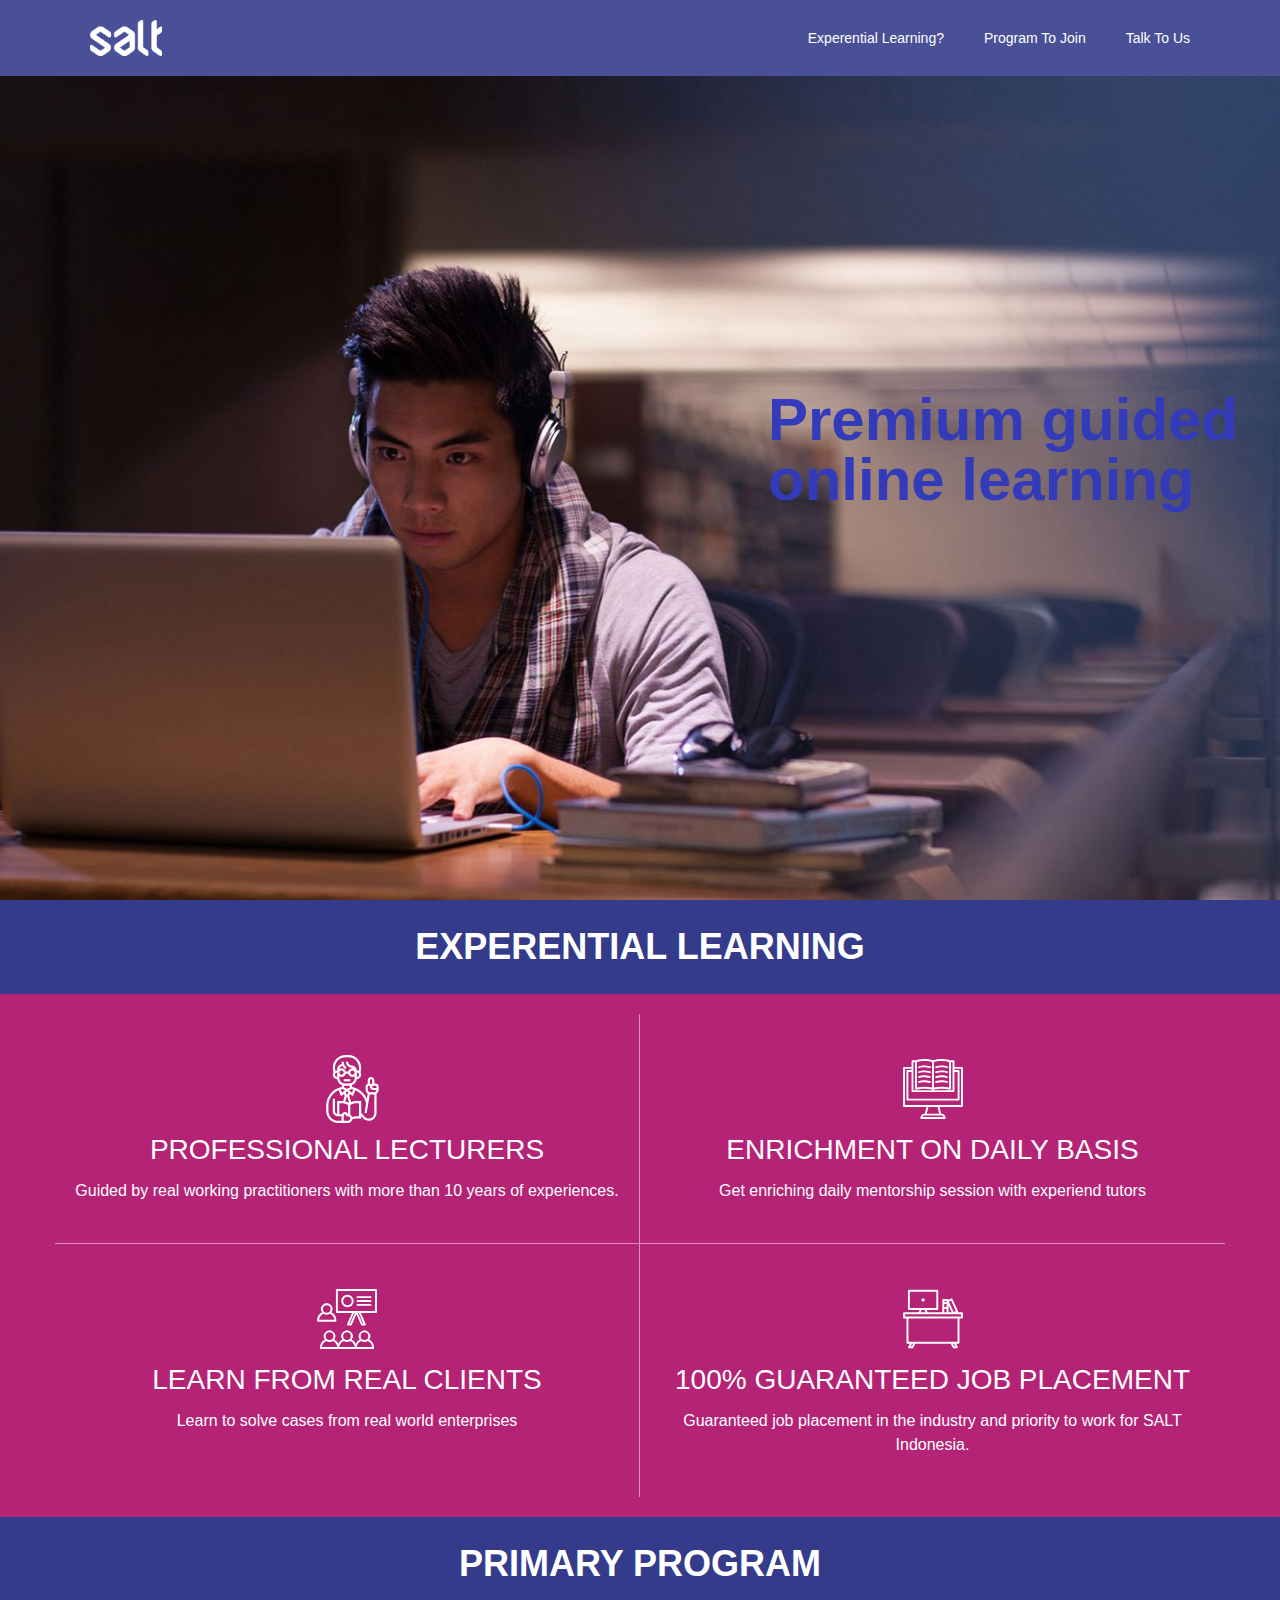
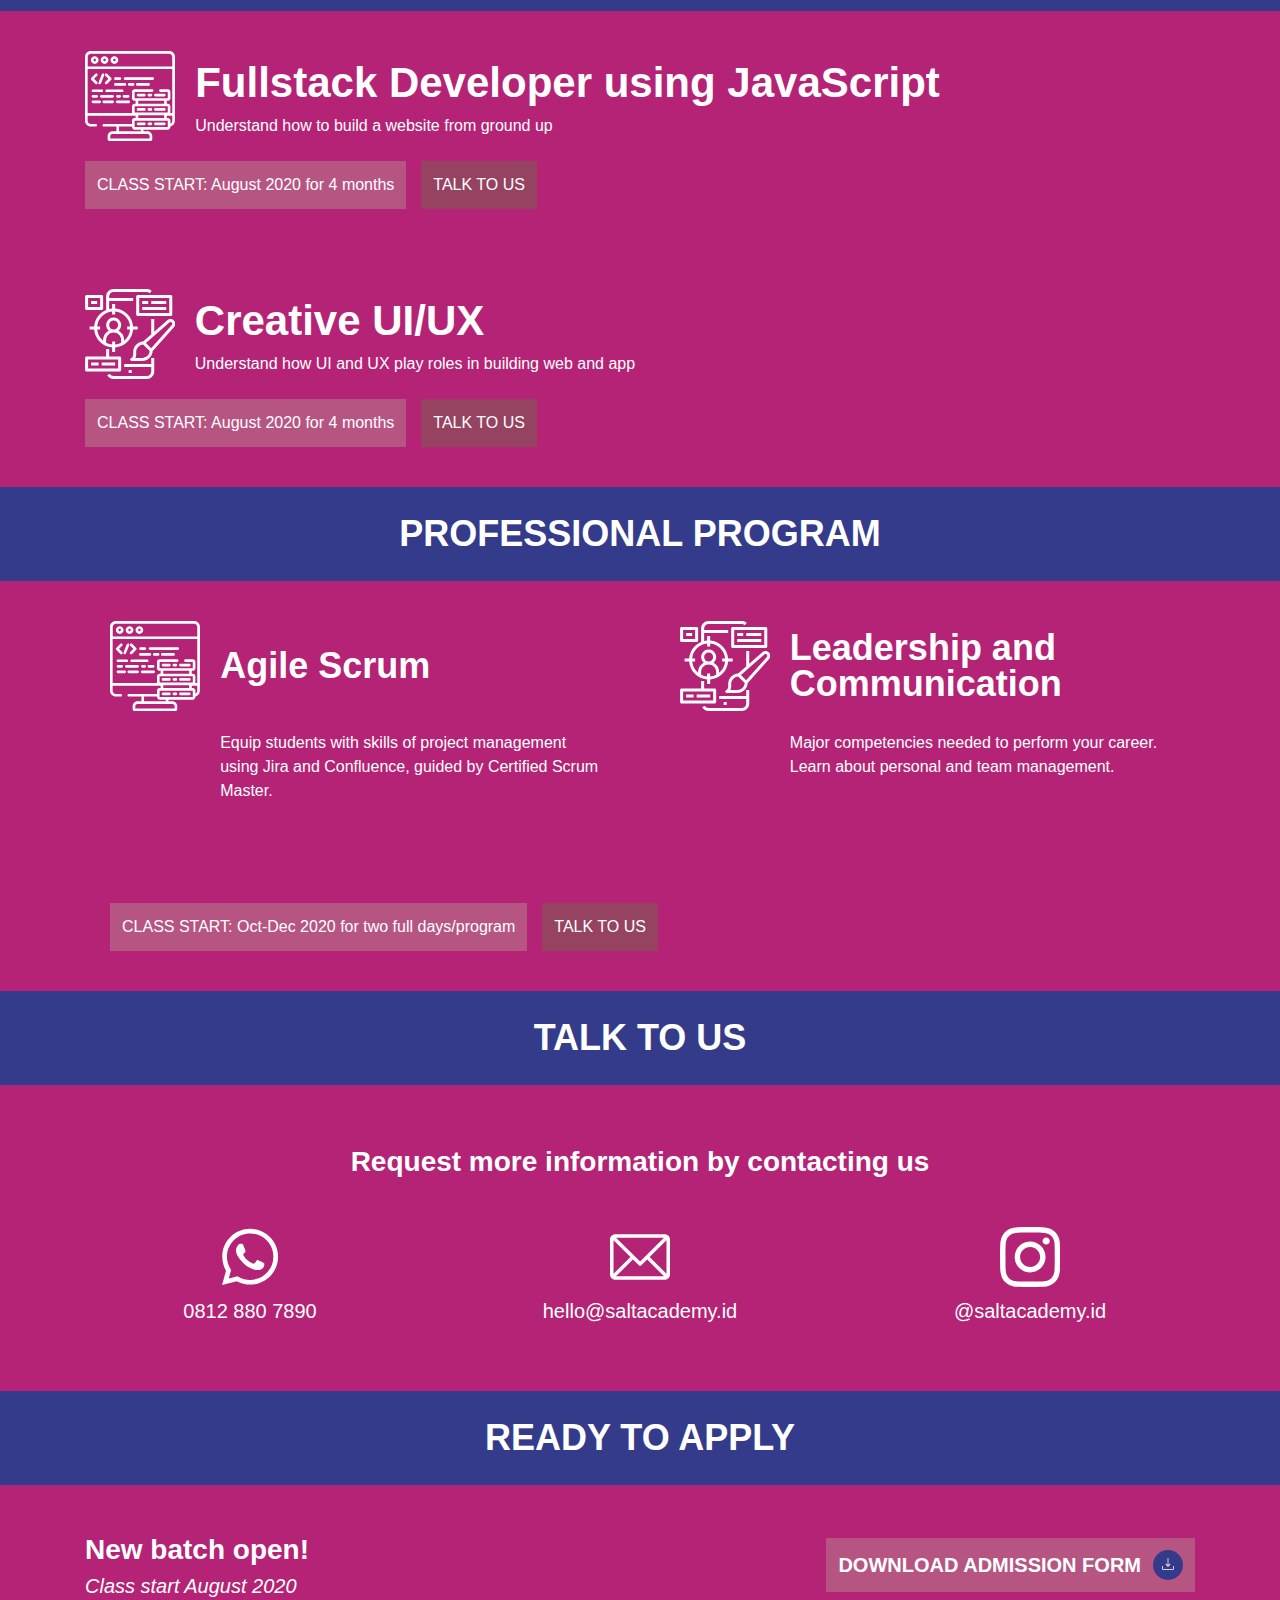
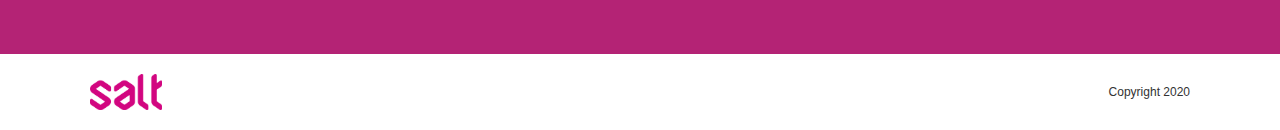
==== index.html @ bbb01d47 "init" ====
<!doctype html>
<html lang="en">

<head>
    <meta charset="utf-8">
    <title>SALT Academy</title>
    <link rel="icon" href="/assets/img/favicon.ico">
    <meta name="viewport" content="width=device-width, initial-scale=1">
    <!-- Latest compiled and minified CSS -->
    <link rel="stylesheet" href="https://maxcdn.bootstrapcdn.com/bootstrap/4.5.0/css/bootstrap.min.css">
    <!-- jQuery library -->
    <script src="https://ajax.googleapis.com/ajax/libs/jquery/3.5.1/jquery.min.js"></script>

    <link rel="stylesheet" href="main.css">

</head>

<body>
    <header>
        <div class="container">
            <div class="row">
                <div class="header-wrapper col-12 d-flex justify-content-between">
                    <div class="header-logo">
                        <img src="/assets/img/salt_logo.png">
                    </div>
                    <div class="header-action">
                        <div class="header-options">Experential Learning?</div>
                        <div class="header-options">Program To Join</div>
                        <div class="header-options">Talk To Us</div>
                    </div>
                </div>
            </div>
        </div>
    </header>
    <section class="main-banner">
        <div class="banner-info">
            Premium guided online learning
        </div>
    </section>
    <section class="experential">
        <div class="section-title">Experential Learning</div>
        <div class="container section-content">
            <div class="row">
                <div class="col-6 content-box border-right-experential border-bottom-experential">
                    <img src="/assets/img/teacher.svg">
                    <div class="title">
                        PROFESSIONAL LECTURERS
                    </div>
                    <div class="content">
                        Guided by real working practitioners with more than 10 years of experiences.
                    </div>
                </div>
                <div class="col-6 content-box border-bottom-experential">
                    <img src="/assets/img/daily.svg">
                    <div class="title">
                        ENRICHMENT ON DAILY BASIS
                    </div>
                    <div class="content">
                        Get enriching daily mentorship session with experiend tutors
                    </div>
                </div>
                <div class="col-6 content-box border-right-experential">
                    <img src="/assets/img/seminar.svg">
                    <div class="title">
                        LEARN FROM REAL CLIENTS
                    </div>
                    <div class="content">
                        Learn to solve cases from real world enterprises
                    </div>
                </div>
                <div class="col-6 content-box">
                    <img src="/assets/img/working.svg">
                    <div class="title">
                        100% GUARANTEED JOB PLACEMENT
                    </div>
                    <div class="content">
                        Guaranteed job placement in the industry and priority to work for SALT Indonesia.
                    </div>
                </div>
            </div>
        </div>
    </section>
    <section class="primary-program">
        <div class="section-title">Primary Program</div>
        <div class="container section-content">
            <div class="content-box">
                <div class="d-flex">
                    <div>
                        <img src="/assets/img/developer.svg">
                    </div>
                    <div>
                        <div class="title">Fullstack Developer using JavaScript</div>
                        <div>Understand how to build a website from ground up</div>
                    </div>
                </div>
                <div class="cta-box d-flex">
                    <div class="cta-1">CLASS START: August 2020 for 4 months</div>
                    <div class="cta-2">TALK TO US</div>
                </div>
            </div>
            <div class="content-box">
                <div class="d-flex">
                    <div>
                        <img src="/assets/img/ux.svg">
                    </div>
                    <div>
                        <div class="title">Creative UI/UX</div>
                        <div>Understand how UI and UX play roles in building web and app</div>
                    </div>
                </div>
                <div class="cta-box d-flex">
                    <div class="cta-1">CLASS START: August 2020 for 4 months</div>
                    <div class="cta-2">TALK TO US</div>
                </div>
            </div>
        </div>
    </section>
    <section class="primary-program professional-program">
        <div class="section-title">Professional Program</div>
        <div class="container section-content">
            <div class="row">
                <div class="content-box col-6">
                    <div class="d-flex">
                        <div>
                            <img src="/assets/img/developer.svg">
                        </div>
                        <div>
                            <div class="d-flex title">
                                <div>Agile Scrum</div>
                            </div>
                            <div>Equip students with skills of project management using Jira and Confluence, guided by Certified Scrum Master.</div>
                        </div>
                    </div>
                </div>
                <div class="content-box col-6">
                    <div class="d-flex">
                        <div>
                            <img src="/assets/img/ux.svg">
                        </div>
                        <div>
                            <div class="d-flex title">
                                <div>Leadership and Communication</div>
                            </div>
                            <div>Major competencies needed to perform your career. Learn about personal and team management.</div>
                        </div>
                    </div>
                </div>
                <div class="content-box col-12">
                    <div class="cta-box d-flex">
                        <div class="cta-1">CLASS START: Oct-Dec 2020 for two full days/program</div>
                        <div class="cta-2">TALK TO US</div>
                    </div>
                </div>
            </div>
        </div>
    </section>
    <section class="talk-us">
        <div class="section-title">Talk To Us</div>
        <div class="container section-content">
            <h3 class="text-center mb-5 font-weight-bold">
                Request more information by contacting us
            </h3>
            <div class="row">
                <div class="col-md-4 text-center">
                    <img src="/assets/img/whatsapp.svg">
                    <h5>0812 880 7890</h5>
                </div>
                <div class="col-md-4 text-center">
                    <img src="/assets/img/mail.svg">
                    <h5>hello@saltacademy.id</h5>
                </div>
                <div class="col-md-4 text-center">
                    <img src="/assets/img/instagram.svg">
                    <h5>@saltacademy.id</h5>
                </div>
            </div>
        </div>
    </section>
    <section class="ready">
        <div class="section-title">Ready To Apply</div>
        <div class="container section-content">
            <div class="row pt-5 pb-5">
                <div class="col-md-6">
                    <h3 class="font-weight-bold">New batch open!</h3>
                    <h5 class="font-italic">Class start August 2020</h5>
                </div>
                <div class="col-md-6 d-flex justify-content-end">
                    <h5 class="font-weight-bold text-right align-self-center">
                        <span class="download-button d-flex">
                            <div class="align-self-center">DOWNLOAD ADMISSION FORM</div>
                            <div class="download-icon">
                                <img src="/assets/img/download.svg">
                            </div>
                        </span>
                    </h5>
                </div>
            </div>
        </div>
    </section>
    <footer>
        <div class="container">
            <div class="row">
                <div class="header-wrapper col-12 d-flex justify-content-between">
                    <div>
                        <img src="/assets/img/salt_logo_2.png">
                    </div>
                    <div class="align-self-center">
                        Copyright 2020
                    </div>
                </div>
            </div>
        </div>
    </footer>
</body>

</html>
---- main.css ----
* {
    font-family: Arial, Helvetica, sans-serif;
}

body,
html {
    background-color: #FFFFFF;
    height: 100%;
    margin: 0;
    color: #FFFFFF;
}

section {
    background-color: #B42375;
}

header {
    position: fixed;
    width: 100%;
    background-color: #495097;
    z-index: 10;
}

.header-scrolled {
    /* background-color: #495097; */
}

.header-wrapper {
    padding: 20px;
}

.header-logo img {
    height: 36px;
    width: auto;
}

.header-action {
    display: flex;
}

.header-options {
    margin: 0 20px;
    cursor: pointer;
    align-self: center;
    font-size: 14px;
}

.header-options:last-child {
    margin-right: 0;
}

.header-options:hover {
    color: #FFFFFF90;
}

.main-banner {
    height: 100%;
    background-image: url(/assets/img/banner.jpg);
    background-size: cover;
    background-position: center;
    padding-top: 76px;
}

.banner-info {
    position: absolute;
    width: 40%;
    right: 0;
    top: 50%;
    transform: translateY(-50%);
    color: #333BBA;
    font-size: 60px;
    font-weight: bold;
    line-height: 60px;
}

.section-title {
    font-size: 36px;
    font-weight: bold;
    text-align: center;
    padding: 20px;
    text-transform: uppercase;
    background-color: #333B8A;
}

.experential .section-content {
    padding: 20px 0;
}

.experential .title {
    font-size: 28px;
    line-height: 28px;
    text-align: center;
    margin-bottom: 15px;
}

.experential .content-box {
    padding: 40px 20px;
    text-align: center;
}

.experential .content-box img {
    height: 70px;
    width: auto;
    margin-bottom: 12px;
}

.border-right-experential {
    border-right: solid 1px #FFFFFF80;
}

.border-bottom-experential {
    border-bottom: solid 1px #FFFFFF80;
}

.primary-program .content-box {
    padding: 40px 0;
}

.primary-program img {
    height: 90px;
    margin-right: 20px;
}

.primary-program .cta-box {
    margin-top: 20px;
}

.primary-program .cta-box .cta-1 {
    padding: 12px;
    margin-right: 15px;
    background-color: #B75582;
}
.primary-program .cta-box .cta-2 {
    padding: 12px;
    background-color: #964362;
}

.primary-program .content-box .title{
    font-size: 42px;
    font-weight: bold;
}

.professional-program .content-box {
    padding: 40px;
}

.professional-program .content-box .title{
    font-size: 36px;
    line-height: 36px;
    font-weight: bold;
    height: 90px;
    margin-bottom: 20px;
}

.professional-program .content-box .title div{
    align-self: center;
}

.talk-us .section-content{
    padding: 60px 0;
}

.talk-us .title{
    font-size: 24px;
    font-weight: bold;
    margin-bottom: 50px;
}

.talk-us img{
    width: 60px;
    margin-bottom: 12px;
}

.ready .download-button{
    background-color: #B75582;
    padding: 12px;
}

.ready .download-button .download-icon{
    width: 30px;
    height: 30px;
    text-align: center;
    border-radius: 50%;
    background-color: #333B8A;
    margin-left: 12px;
}

.ready .download-button .download-icon img{
    width: 12px;
}

footer {
    background-color: #FFFFFF;
    color: #323232;
    font-size: 12px;
}

footer img {
    height: 36px;
    width: auto;
}
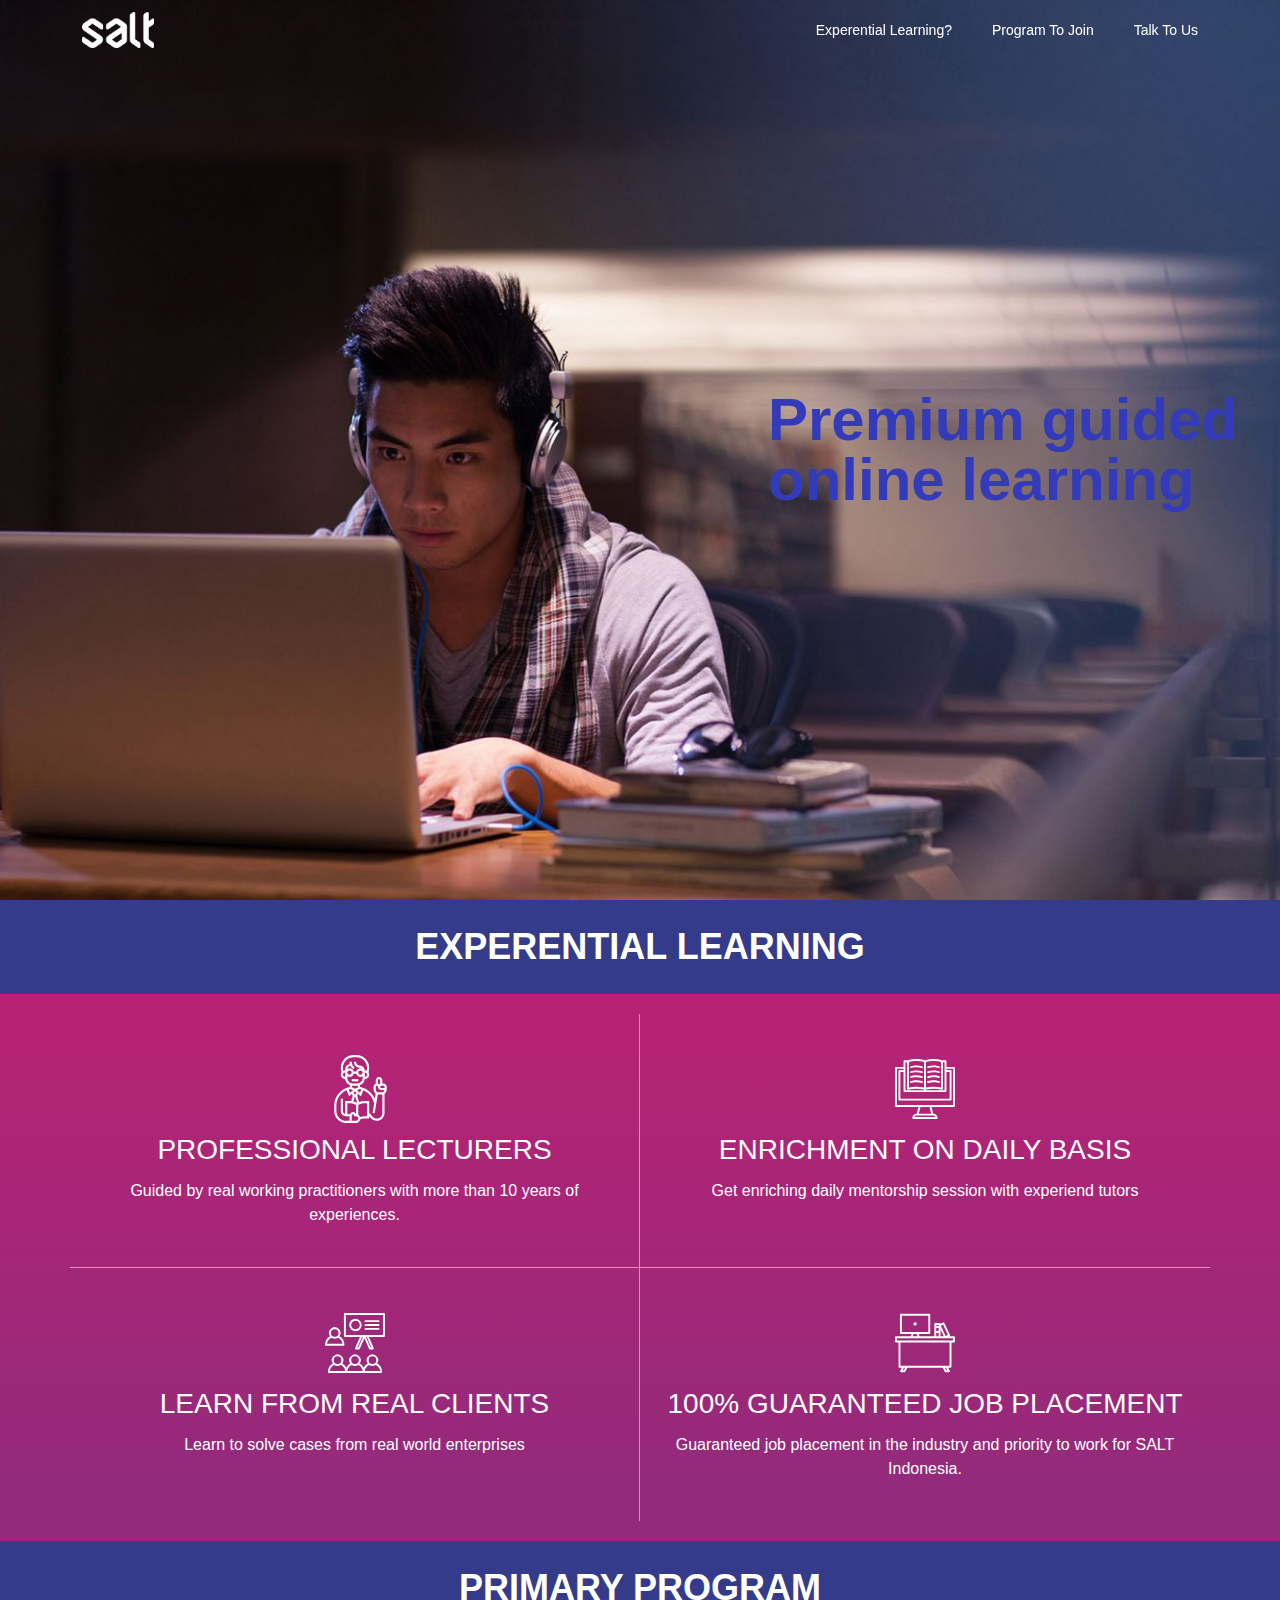
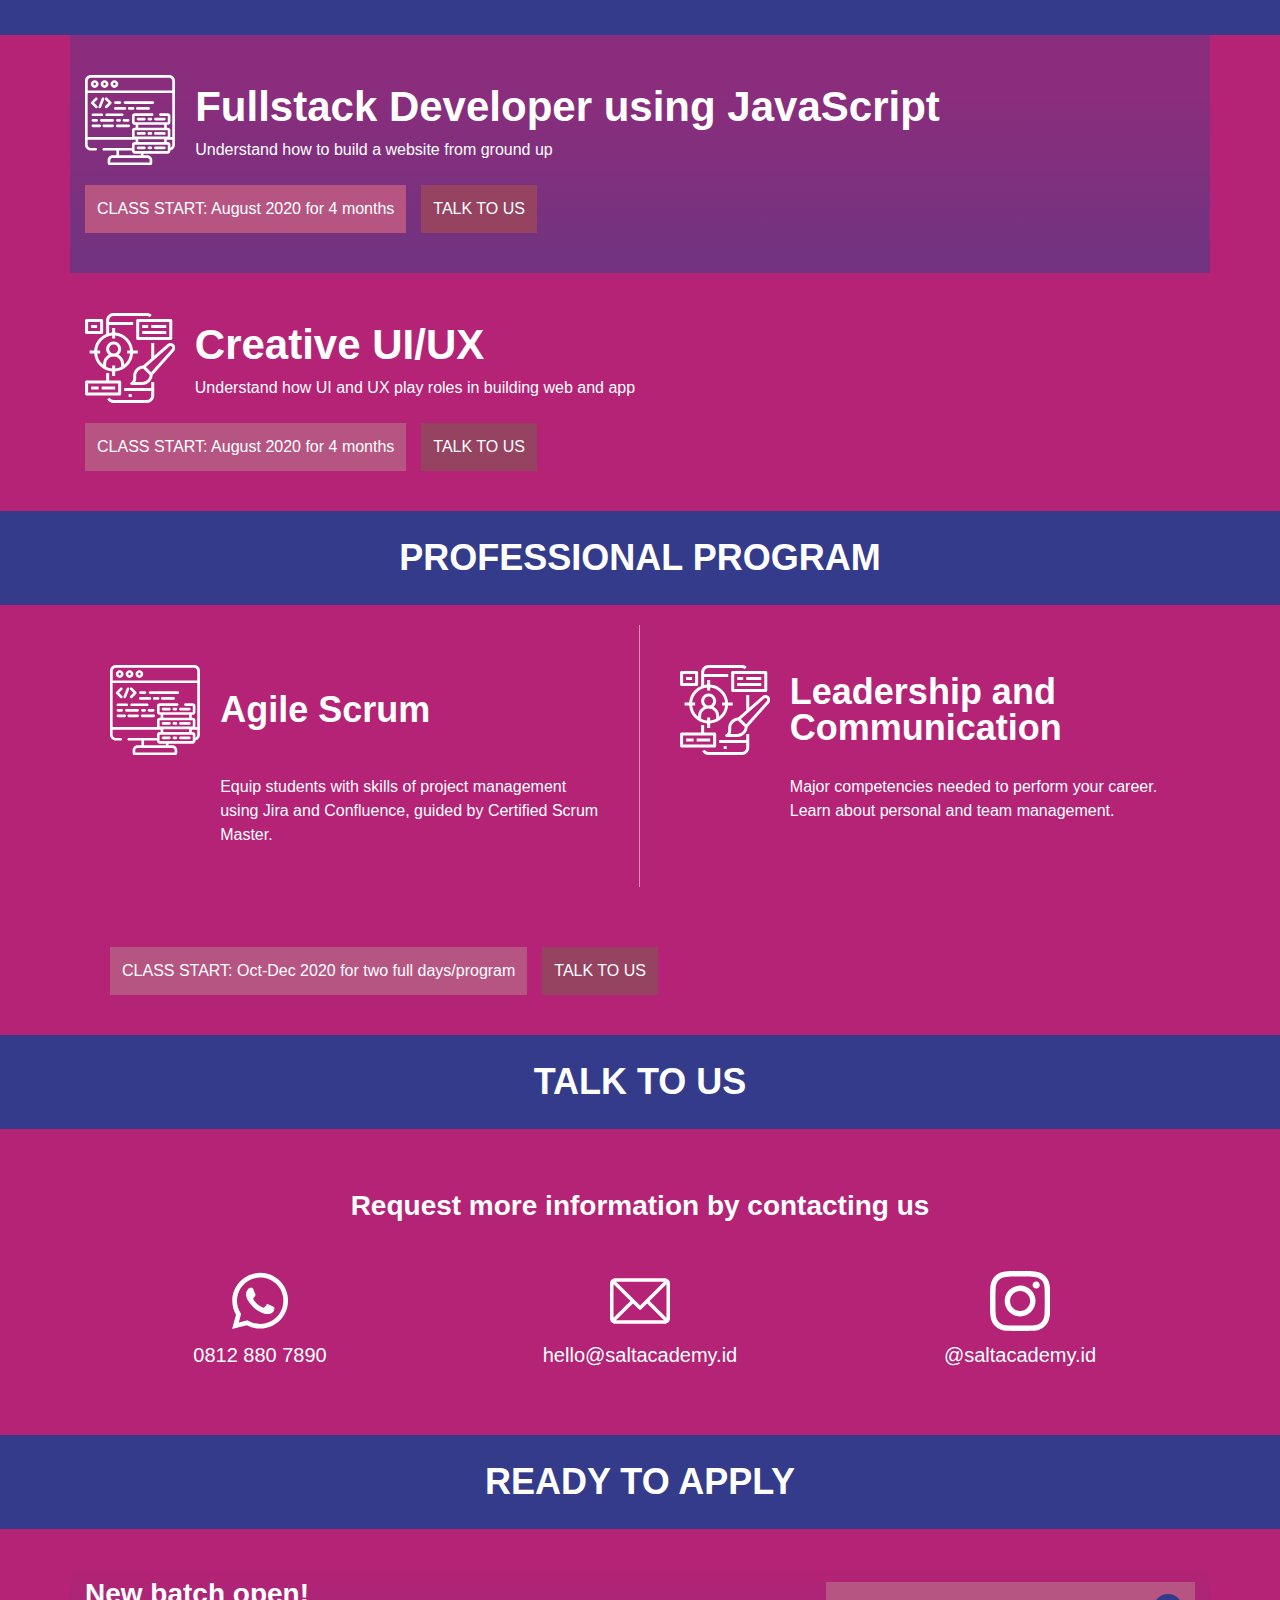
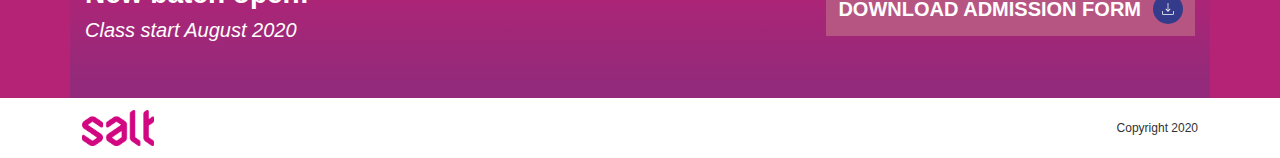
==== commit 79afba7e: "add js" ====
--- a/index.html
+++ b/index.html
@@ -12,6 +12,7 @@
     <script src="https://ajax.googleapis.com/ajax/libs/jquery/3.5.1/jquery.min.js"></script>
 
     <link rel="stylesheet" href="main.css">
+    <script src="main.js"></script>
 
 </head>
 
@@ -20,27 +21,35 @@
         <div class="container">
             <div class="row">
                 <div class="header-wrapper col-12 d-flex justify-content-between">
-                    <div class="header-logo">
-                        <img src="/assets/img/salt_logo.png">
-                    </div>
-                    <div class="header-action">
-                        <div class="header-options">Experential Learning?</div>
-                        <div class="header-options">Program To Join</div>
-                        <div class="header-options">Talk To Us</div>
+                    <div class="d-flex justify-content-between header-wrapper-mobile">
+                        <div class="header-logo align-self-center">
+                            <img src="/assets/img/salt_logo.png">
+                        </div>
+                        <div id="burger" class="burger align-self-center position-relative" onclick="openBurger()">
+                            <span></span>
+                            <span></span>
+                            <span></span>
+                            <span></span>
+                        </div>
+                    </div>
+                    <div id="headeractive" class="header-action">
+                        <div class="header-options" onclick="scrollToasd('learning')">Experential Learning?</div>
+                        <div class="header-options" onclick="scrollToasd('program')">Program To Join</div>
+                        <div class="header-options" onclick="scrollToasd('talktous')">Talk To Us</div>
                     </div>
                 </div>
             </div>
         </div>
     </header>
-    <section class="main-banner">
+    <section class="main-banner position-relative">
         <div class="banner-info">
             Premium guided online learning
         </div>
     </section>
-    <section class="experential">
+    <section class="experential gradient-1" id="learning">
         <div class="section-title">Experential Learning</div>
-        <div class="container section-content">
-            <div class="row">
+        <div class="container">
+            <div class="row section-content">
                 <div class="col-6 content-box border-right-experential border-bottom-experential">
                     <img src="/assets/img/teacher.svg">
                     <div class="title">
@@ -80,17 +89,34 @@
             </div>
         </div>
     </section>
-    <section class="primary-program">
+    <section class="primary-program" id="program">
         <div class="section-title">Primary Program</div>
+        <div class="container section-content gradient-2">
+            <div class="content-box">
+                <div class="d-flex">
+                    <div>
+                        <img src="/assets/img/developer.svg">
+                    </div>
+                    <div>
+                        <div class="title">Fullstack Developer using JavaScript</div>
+                        <div>Understand how to build a website from ground up</div>
+                    </div>
+                </div>
+                <div class="cta-box d-flex">
+                    <div class="cta-1">CLASS START: August 2020 for 4 months</div>
+                    <div class="cta-2">TALK TO US</div>
+                </div>
+            </div>
+        </div>
         <div class="container section-content">
             <div class="content-box">
                 <div class="d-flex">
                     <div>
-                        <img src="/assets/img/developer.svg">
-                    </div>
-                    <div>
-                        <div class="title">Fullstack Developer using JavaScript</div>
-                        <div>Understand how to build a website from ground up</div>
+                        <img src="/assets/img/ux.svg">
+                    </div>
+                    <div>
+                        <div class="title">Creative UI/UX</div>
+                        <div>Understand how UI and UX play roles in building web and app</div>
                     </div>
                 </div>
                 <div class="cta-box d-flex">
@@ -98,33 +124,18 @@
                     <div class="cta-2">TALK TO US</div>
                 </div>
             </div>
-            <div class="content-box">
-                <div class="d-flex">
-                    <div>
-                        <img src="/assets/img/ux.svg">
-                    </div>
-                    <div>
-                        <div class="title">Creative UI/UX</div>
-                        <div>Understand how UI and UX play roles in building web and app</div>
-                    </div>
-                </div>
-                <div class="cta-box d-flex">
-                    <div class="cta-1">CLASS START: August 2020 for 4 months</div>
-                    <div class="cta-2">TALK TO US</div>
-                </div>
-            </div>
         </div>
     </section>
     <section class="primary-program professional-program">
         <div class="section-title">Professional Program</div>
         <div class="container section-content">
-            <div class="row">
-                <div class="content-box col-6">
+            <div class="row content-wrapper">
+                <div class="content-box col-6 border-right-experential">
                     <div class="d-flex">
                         <div>
                             <img src="/assets/img/developer.svg">
                         </div>
-                        <div>
+                        <div class="info">
                             <div class="d-flex title">
                                 <div>Agile Scrum</div>
                             </div>
@@ -141,7 +152,7 @@
                             <div class="d-flex title">
                                 <div>Leadership and Communication</div>
                             </div>
-                            <div>Major competencies needed to perform your career. Learn about personal and team management.</div>
+                            <div class="info">Major competencies needed to perform your career. Learn about personal and team management.</div>
                         </div>
                     </div>
                 </div>
@@ -154,31 +165,33 @@
             </div>
         </div>
     </section>
-    <section class="talk-us">
+    <section class="talk-us" id="talktous">
         <div class="section-title">Talk To Us</div>
-        <div class="container section-content">
-            <h3 class="text-center mb-5 font-weight-bold">
-                Request more information by contacting us
-            </h3>
-            <div class="row">
-                <div class="col-md-4 text-center">
-                    <img src="/assets/img/whatsapp.svg">
-                    <h5>0812 880 7890</h5>
-                </div>
-                <div class="col-md-4 text-center">
-                    <img src="/assets/img/mail.svg">
-                    <h5>hello@saltacademy.id</h5>
-                </div>
-                <div class="col-md-4 text-center">
-                    <img src="/assets/img/instagram.svg">
-                    <h5>@saltacademy.id</h5>
+        <div class="container">
+            <div class="section-content">
+                <h3 class="text-center mb-5 font-weight-bold">
+                    Request more information by contacting us
+                </h3>
+                <div class="row">
+                    <div class="col-md-4 text-center">
+                        <img src="/assets/img/whatsapp.svg">
+                        <h5>0812 880 7890</h5>
+                    </div>
+                    <div class="col-md-4 text-center">
+                        <img src="/assets/img/mail.svg">
+                        <h5>hello@saltacademy.id</h5>
+                    </div>
+                    <div class="col-md-4 text-center">
+                        <img src="/assets/img/instagram.svg">
+                        <h5>@saltacademy.id</h5>
+                    </div>
                 </div>
             </div>
         </div>
     </section>
     <section class="ready">
         <div class="section-title">Ready To Apply</div>
-        <div class="container section-content">
+        <div class="container section-content gradient-1">
             <div class="row pt-5 pb-5">
                 <div class="col-md-6">
                     <h3 class="font-weight-bold">New batch open!</h3>
@@ -188,8 +201,8 @@
                     <h5 class="font-weight-bold text-right align-self-center">
                         <span class="download-button d-flex">
                             <div class="align-self-center">DOWNLOAD ADMISSION FORM</div>
-                            <div class="download-icon">
-                                <img src="/assets/img/download.svg">
+                            <div class="download-icon d-flex justify-content-center">
+                                <img src="/assets/img/download.svg" class="align-self-center">
                             </div>
                         </span>
                     </h5>
--- a/main.css
+++ b/main.css
@@ -17,16 +17,25 @@
 header {
     position: fixed;
     width: 100%;
+    z-index: 10;
+}
+
+.header-scrolled, .header-scrolled .header-wrapper-mobile {
     background-color: #495097;
-    z-index: 10;
-}
-
-.header-scrolled {
-    /* background-color: #495097; */
+    transition: all ease-out 0.3s;
+    -moz-transition: all ease-out 0.3s;
+    -webkit-transition: all ease-out 0.3s;
+}
+
+.header-unscrolled {
+    background-color: transparent;
+    transition: all ease-out 0.3s;
+    -moz-transition: all ease-out 0.3s;
+    -webkit-transition: all ease-out 0.3s;
 }
 
 .header-wrapper {
-    padding: 20px;
+    padding: 12px;
 }
 
 .header-logo img {
@@ -51,6 +60,81 @@
 
 .header-options:hover {
     color: #FFFFFF90;
+}
+
+.burger {
+    width: 30px;
+    height: 30px;
+    z-index: 10;
+    position: relative;
+    -webkit-transform: rotate(0deg);
+    -moz-transform: rotate(0deg);
+    -o-transform: rotate(0deg);
+    transform: rotate(0deg);
+    -webkit-transition: .5s ease-in-out;
+    -moz-transition: .5s ease-in-out;
+    -o-transition: .5s ease-in-out;
+    transition: .5s ease-in-out;
+    cursor: pointer;
+    padding: 15px;
+    display: none;
+}
+
+.burger span {
+    display: block;
+    position: absolute;
+    height: 1px;
+    width: 100%;
+    background: #FFFFFF;
+    opacity: 1;
+    left: 0;
+    -webkit-transform: rotate(0deg);
+    -moz-transform: rotate(0deg);
+    -o-transform: rotate(0deg);
+    transform: rotate(0deg);
+    -webkit-transition: .25s ease-in-out;
+    -moz-transition: .25s ease-in-out;
+    -o-transition: .25s ease-in-out;
+    transition: .25s ease-in-out;
+}
+
+.burger span:nth-child(1) {
+    top: 5px;
+}
+
+.burger span:nth-child(2),
+.burger span:nth-child(3) {
+    top: 15px;
+}
+
+.burger span:nth-child(4) {
+    top: 25px;
+}
+
+.burger.open span:nth-child(1) {
+    top: 18px;
+    width: 0%;
+    left: 50%;
+}
+
+.burger.open span:nth-child(2) {
+    -webkit-transform: rotate(45deg);
+    -moz-transform: rotate(45deg);
+    -o-transform: rotate(45deg);
+    transform: rotate(45deg);
+}
+
+.burger.open span:nth-child(3) {
+    -webkit-transform: rotate(-45deg);
+    -moz-transform: rotate(-45deg);
+    -o-transform: rotate(-45deg);
+    transform: rotate(-45deg);
+}
+
+.burger.open span:nth-child(4) {
+    top: 18px;
+    width: 0%;
+    left: 50%;
 }
 
 .main-banner {
@@ -130,12 +214,13 @@
     margin-right: 15px;
     background-color: #B75582;
 }
+
 .primary-program .cta-box .cta-2 {
     padding: 12px;
     background-color: #964362;
 }
 
-.primary-program .content-box .title{
+.primary-program .content-box .title {
     font-size: 42px;
     font-weight: bold;
 }
@@ -144,7 +229,7 @@
     padding: 40px;
 }
 
-.professional-program .content-box .title{
+.professional-program .content-box .title {
     font-size: 36px;
     line-height: 36px;
     font-weight: bold;
@@ -152,31 +237,35 @@
     margin-bottom: 20px;
 }
 
-.professional-program .content-box .title div{
+.professional-program .content-wrapper {
+    padding-top: 20px;
+}
+
+.professional-program .content-box .title div {
     align-self: center;
 }
 
-.talk-us .section-content{
+.talk-us .section-content {
     padding: 60px 0;
 }
 
-.talk-us .title{
+.talk-us .title {
     font-size: 24px;
     font-weight: bold;
     margin-bottom: 50px;
 }
 
-.talk-us img{
+.talk-us img {
     width: 60px;
     margin-bottom: 12px;
 }
 
-.ready .download-button{
+.ready .download-button {
     background-color: #B75582;
     padding: 12px;
 }
 
-.ready .download-button .download-icon{
+.ready .download-button .download-icon {
     width: 30px;
     height: 30px;
     text-align: center;
@@ -185,7 +274,7 @@
     margin-left: 12px;
 }
 
-.ready .download-button .download-icon img{
+.ready .download-button .download-icon img {
     width: 12px;
 }
 
@@ -198,4 +287,190 @@
 footer img {
     height: 36px;
     width: auto;
+}
+
+.gradient-1 {
+    background-image: linear-gradient(0deg,#932A7B 8%,#B42375 76%);
+}
+.gradient-2 {
+    background-image: linear-gradient(0deg,#733380 8%,#8A2D7C 76%);
+}
+
+@media screen and (max-width: 1023px) {
+    body {
+        line-height: 100%;
+    }
+    section {
+        font-size: 14px;
+    }
+    h3 {
+        font-size: 18px;
+    }
+    h5 {
+        font-size: 12px;
+    }
+    .burger {
+        display: block;
+    }
+    .header-wrapper {
+        padding: 0;
+    }
+    .header-wrapper-mobile {
+        width: 100%;
+        padding: 12px;
+        z-index: 10;
+    }
+    .header-action {
+        position: fixed;
+        text-align: center;
+        width: 100%;
+        height: 0;
+        left: 0;
+        top: 0;
+        z-index: 1;
+        -webkit-backdrop-filter: blur(3px);
+        backdrop-filter: blur(3px);
+        background-color: #FFFFFF70;
+        overflow: hidden;
+        -webkit-transition: .5s ease-in-out;
+        -moz-transition: .5s ease-in-out;
+        -o-transition: .5s ease-in-out;
+        transition: .5s ease-in-out;
+    }
+    .header-options{
+        padding: 20px;
+        font-size: 16px;
+        text-transform: uppercase;
+        font-weight: bold;
+        margin: 0;
+        margin-bottom: 3px;
+        display: none;
+    }
+    .header-options:nth-child(odd) {
+        background-color: #B42375CC;
+    }
+    .header-options:nth-child(even) {
+        background-color: #333B8ACC;
+    }
+    .header-burger-active .header-options {
+        display: block;
+    }
+    .header-burger-active {
+        display: block;
+        height: 100%;
+        padding: 70px 15px 15px 15px;
+        -webkit-transition: .5s ease-in-out;
+        -moz-transition: .5s ease-in-out;
+        -o-transition: .5s ease-in-out;
+        transition: .5s ease-in-out;
+    }
+    .main-banner {
+        height: 40%;
+        padding-top: 60px;
+    }
+    .banner-info {
+        width: 50%;
+        top: 60%;
+        font-size: 20px;
+        line-height: 24px;
+    }
+    .section-title {
+        font-size: 18px;
+        letter-spacing: 0.5px;
+        padding: 12px;
+    }
+    .experential .content-box img {
+        display: none;
+    }
+    .experential .title {
+        font-size: 14px;
+        line-height: 18px;
+        margin-bottom: 8px;
+    }
+    .experential .content {
+        font-size: 12px;
+    }
+    .experential .section-content {
+        padding: 5px 10px;
+    }
+    .experential .content-box {
+        padding: 20px 15px;
+    }
+    .primary-program .content-box .title {
+        font-size: 18px;
+        margin-bottom: 8px;
+    }
+    .primary-program img {
+        height: 50px;
+        margin-right: 10px;
+    }
+    .primary-program .cta-box {
+        font-size: 12px;
+    }
+    .primary-program .cta-box .cta-1 {
+        padding: 8px;
+        margin-right: 8px;
+        font-size: 11px;
+    }
+    .primary-program .cta-box .cta-2 {
+        padding: 8px;
+        font-size: 11px;
+    }
+    .professional-program .content-box {
+        padding: 15px;
+    }
+    .professional-program .content-box .title {
+        font-size: 14px;
+        line-height: 16px;
+        height: 32px;
+    }
+    .professional-program .content-box .info {
+        font-size: 12px;
+    }
+    .primary-program img {
+        height: 30px;
+    }
+    .professional-program .cta-box .cta-1 {
+        margin: 0;
+        font-size: 10px;
+        padding: 6px;
+    }
+    .professional-program .cta-box .cta-2 {
+        font-size: 10px;
+        padding: 6px;
+    }
+    .talk-us .col-md-4 {
+        margin-bottom: 12px;
+    }
+    .talk-us img {
+        height: 30px;
+        width: auto;
+    }
+    .talk-us h5 {
+        font-size: 14px;
+    }
+    .talk-us .section-content {
+        padding: 30px 0;
+    }
+    .talk-us .mb-5 {
+        margin-bottom: 15px!important;
+    }
+    .ready {
+        text-align: center;
+    }
+    .ready .justify-content-end {
+        justify-content: center!important;
+    }
+    .download-button {
+        margin-top: 12px;
+    }
+    footer {
+        padding: 15px;
+    }
+    footer .align-self-center {
+        margin-left: 12px;
+    }
+    footer .justify-content-between {
+        justify-content: center!important;
+    }
 }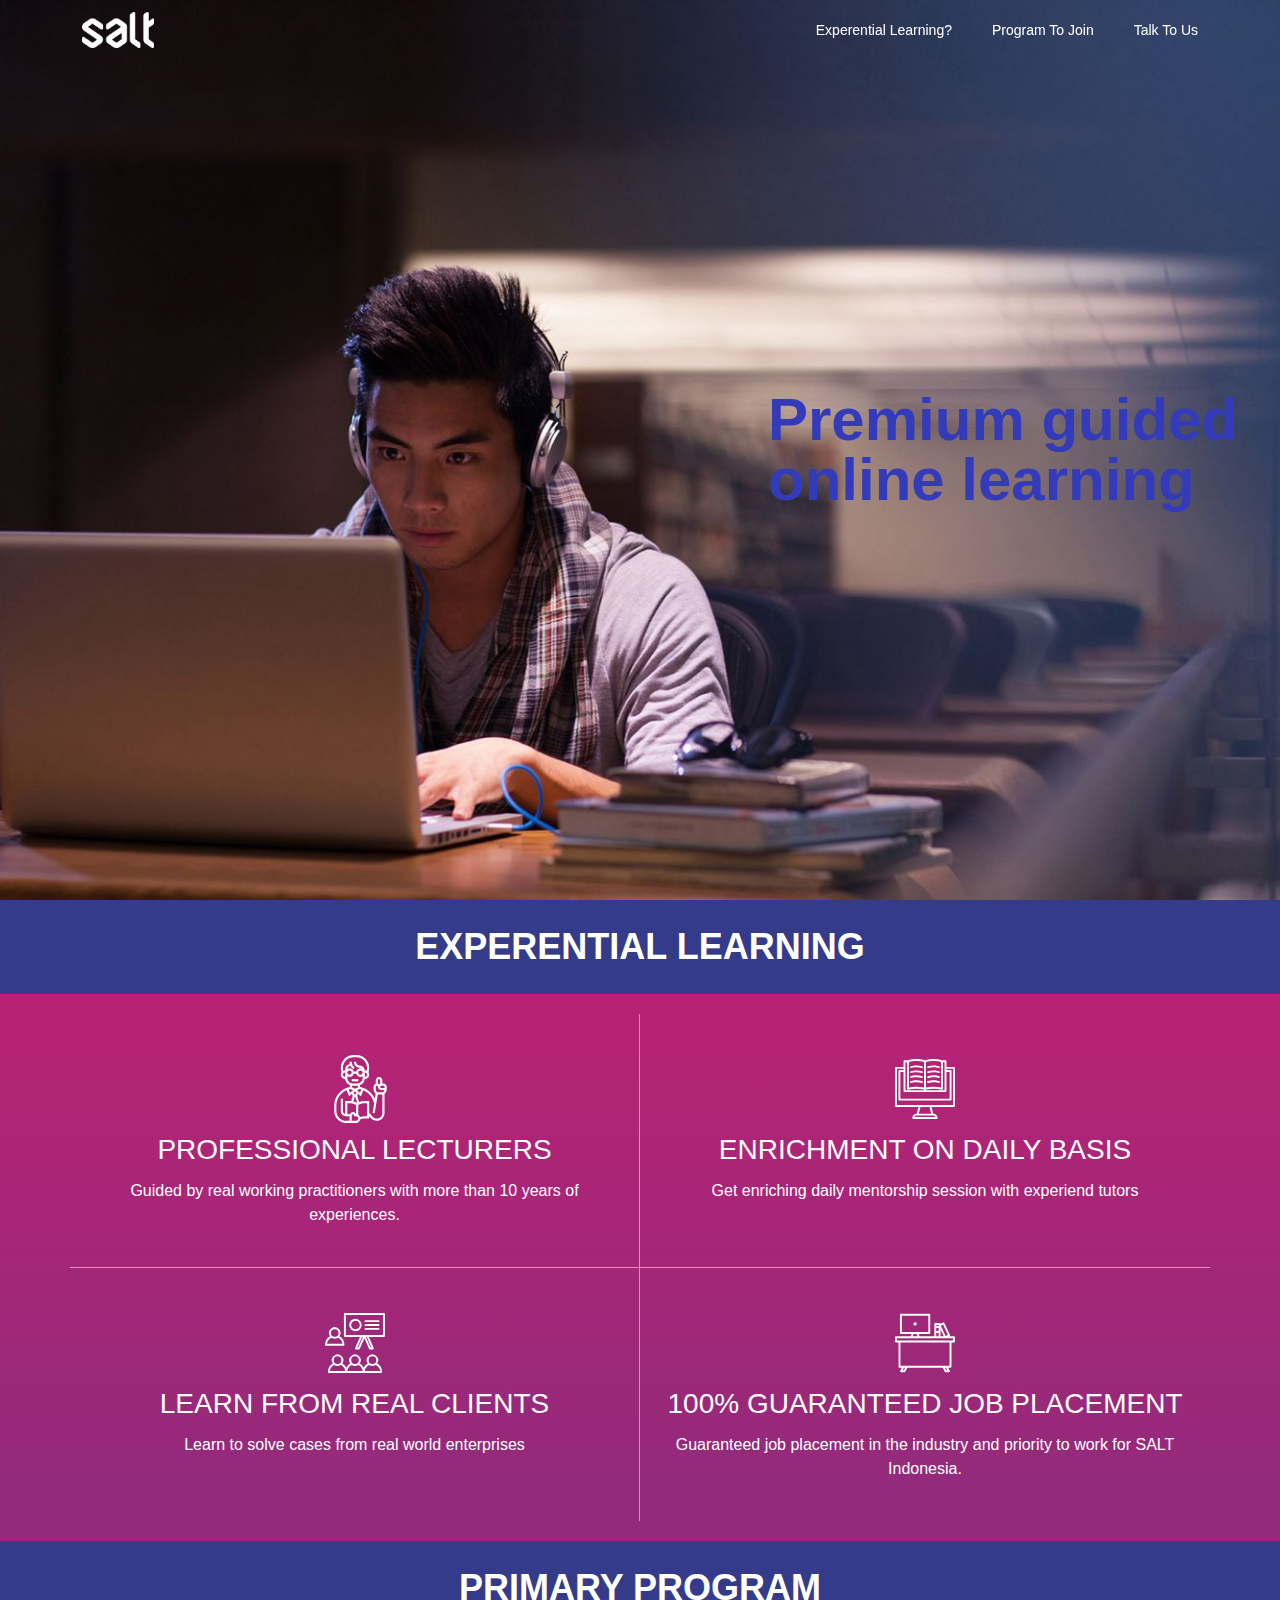
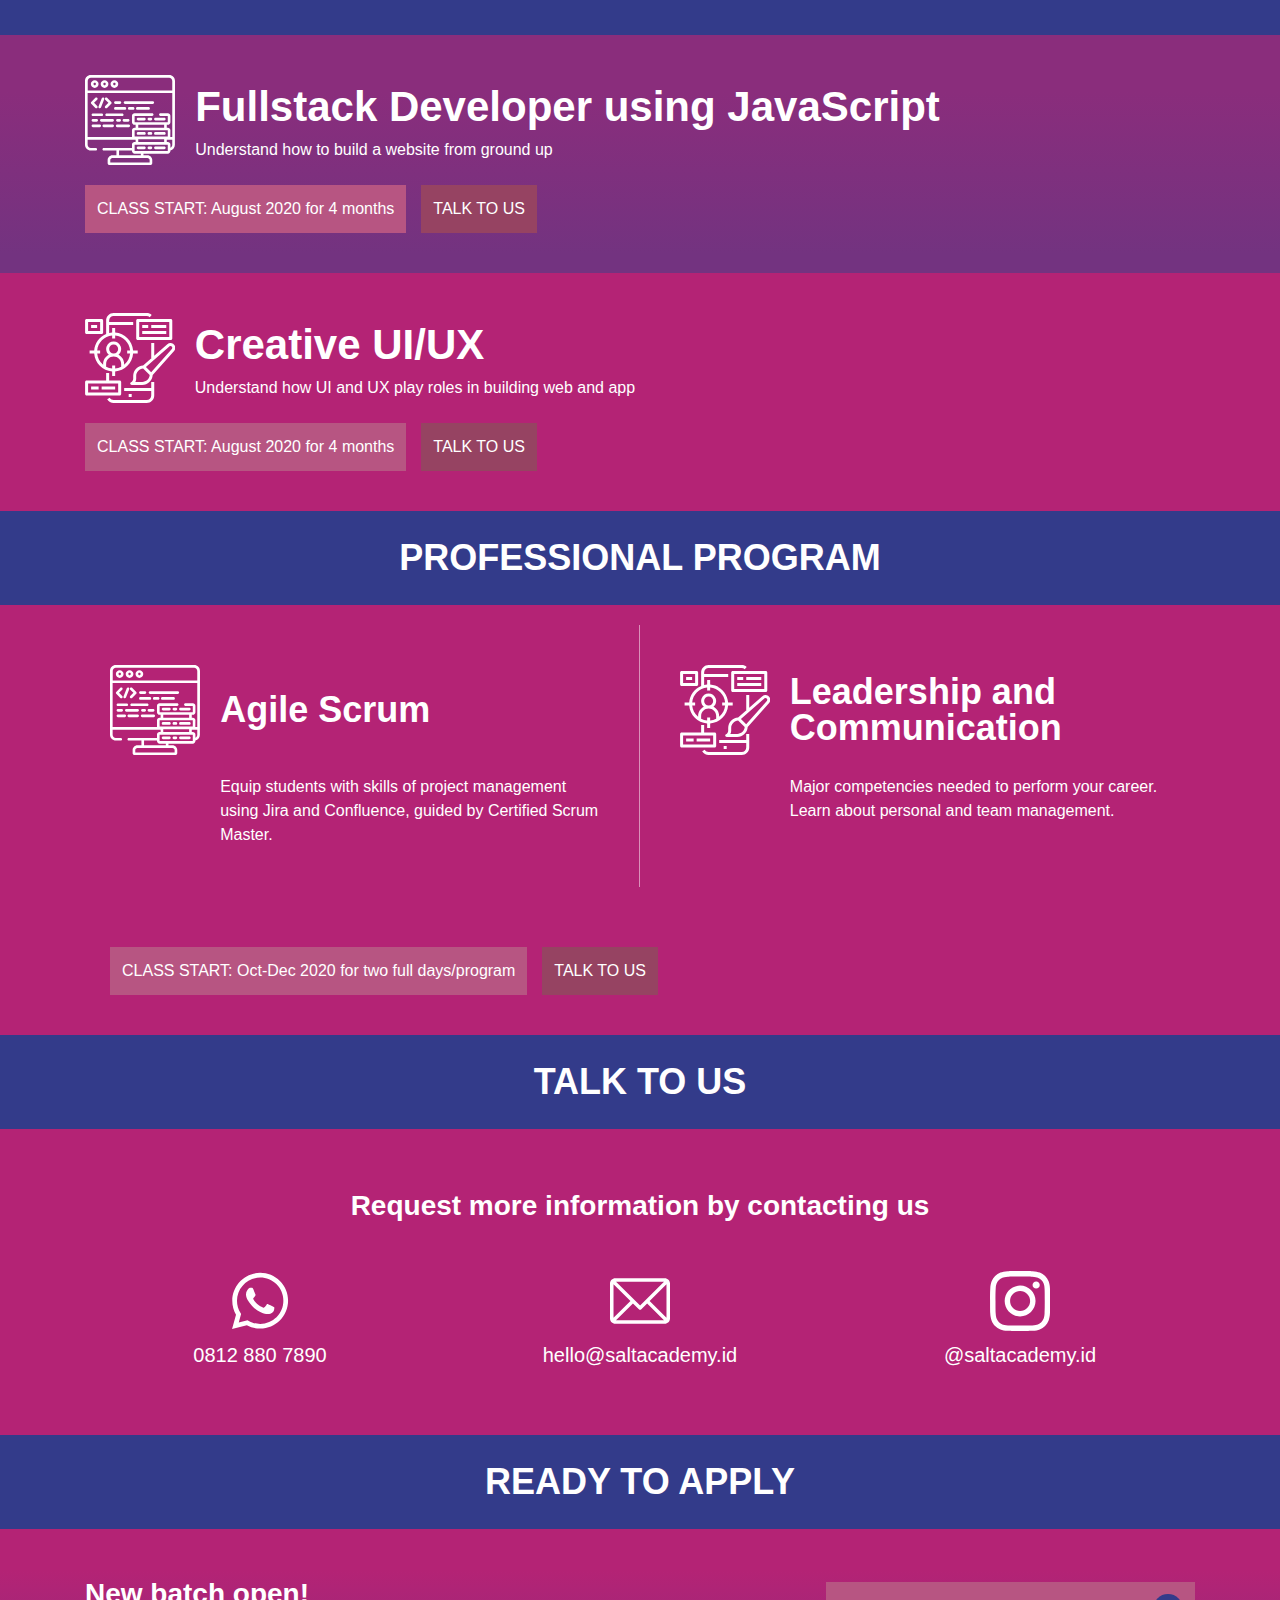
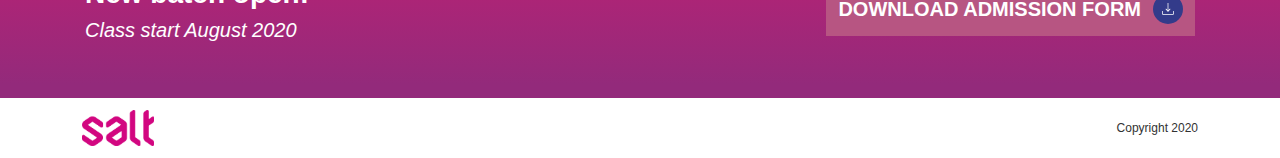
==== commit 5ff9c7b6: "style" ====
--- a/index.html
+++ b/index.html
@@ -91,20 +91,22 @@
     </section>
     <section class="primary-program" id="program">
         <div class="section-title">Primary Program</div>
-        <div class="container section-content gradient-2">
-            <div class="content-box">
-                <div class="d-flex">
-                    <div>
-                        <img src="/assets/img/developer.svg">
-                    </div>
-                    <div>
-                        <div class="title">Fullstack Developer using JavaScript</div>
-                        <div>Understand how to build a website from ground up</div>
-                    </div>
-                </div>
-                <div class="cta-box d-flex">
-                    <div class="cta-1">CLASS START: August 2020 for 4 months</div>
-                    <div class="cta-2">TALK TO US</div>
+        <div class="gradient-2">
+            <div class="container section-content">
+                <div class="content-box">
+                    <div class="d-flex">
+                        <div>
+                            <img src="/assets/img/developer.svg">
+                        </div>
+                        <div>
+                            <div class="title">Fullstack Developer using JavaScript</div>
+                            <div>Understand how to build a website from ground up</div>
+                        </div>
+                    </div>
+                    <div class="cta-box d-flex">
+                        <div class="cta-1">CLASS START: August 2020 for 4 months</div>
+                        <div class="cta-2">TALK TO US</div>
+                    </div>
                 </div>
             </div>
         </div>
@@ -191,21 +193,23 @@
     </section>
     <section class="ready">
         <div class="section-title">Ready To Apply</div>
-        <div class="container section-content gradient-1">
-            <div class="row pt-5 pb-5">
-                <div class="col-md-6">
-                    <h3 class="font-weight-bold">New batch open!</h3>
-                    <h5 class="font-italic">Class start August 2020</h5>
-                </div>
-                <div class="col-md-6 d-flex justify-content-end">
-                    <h5 class="font-weight-bold text-right align-self-center">
-                        <span class="download-button d-flex">
+        <div class="gradient-1">
+            <div class="container section-content">
+                <div class="row pt-5 pb-5">
+                    <div class="col-md-6">
+                        <h3 class="font-weight-bold">New batch open!</h3>
+                        <h5 class="font-italic">Class start August 2020</h5>
+                    </div>
+                    <div class="col-md-6 d-flex justify-content-end">
+                        <h5 class="font-weight-bold text-right align-self-center">
+                            <span class="download-button d-flex">
                             <div class="align-self-center">DOWNLOAD ADMISSION FORM</div>
                             <div class="download-icon d-flex justify-content-center">
                                 <img src="/assets/img/download.svg" class="align-self-center">
                             </div>
                         </span>
-                    </h5>
+                        </h5>
+                    </div>
                 </div>
             </div>
         </div>
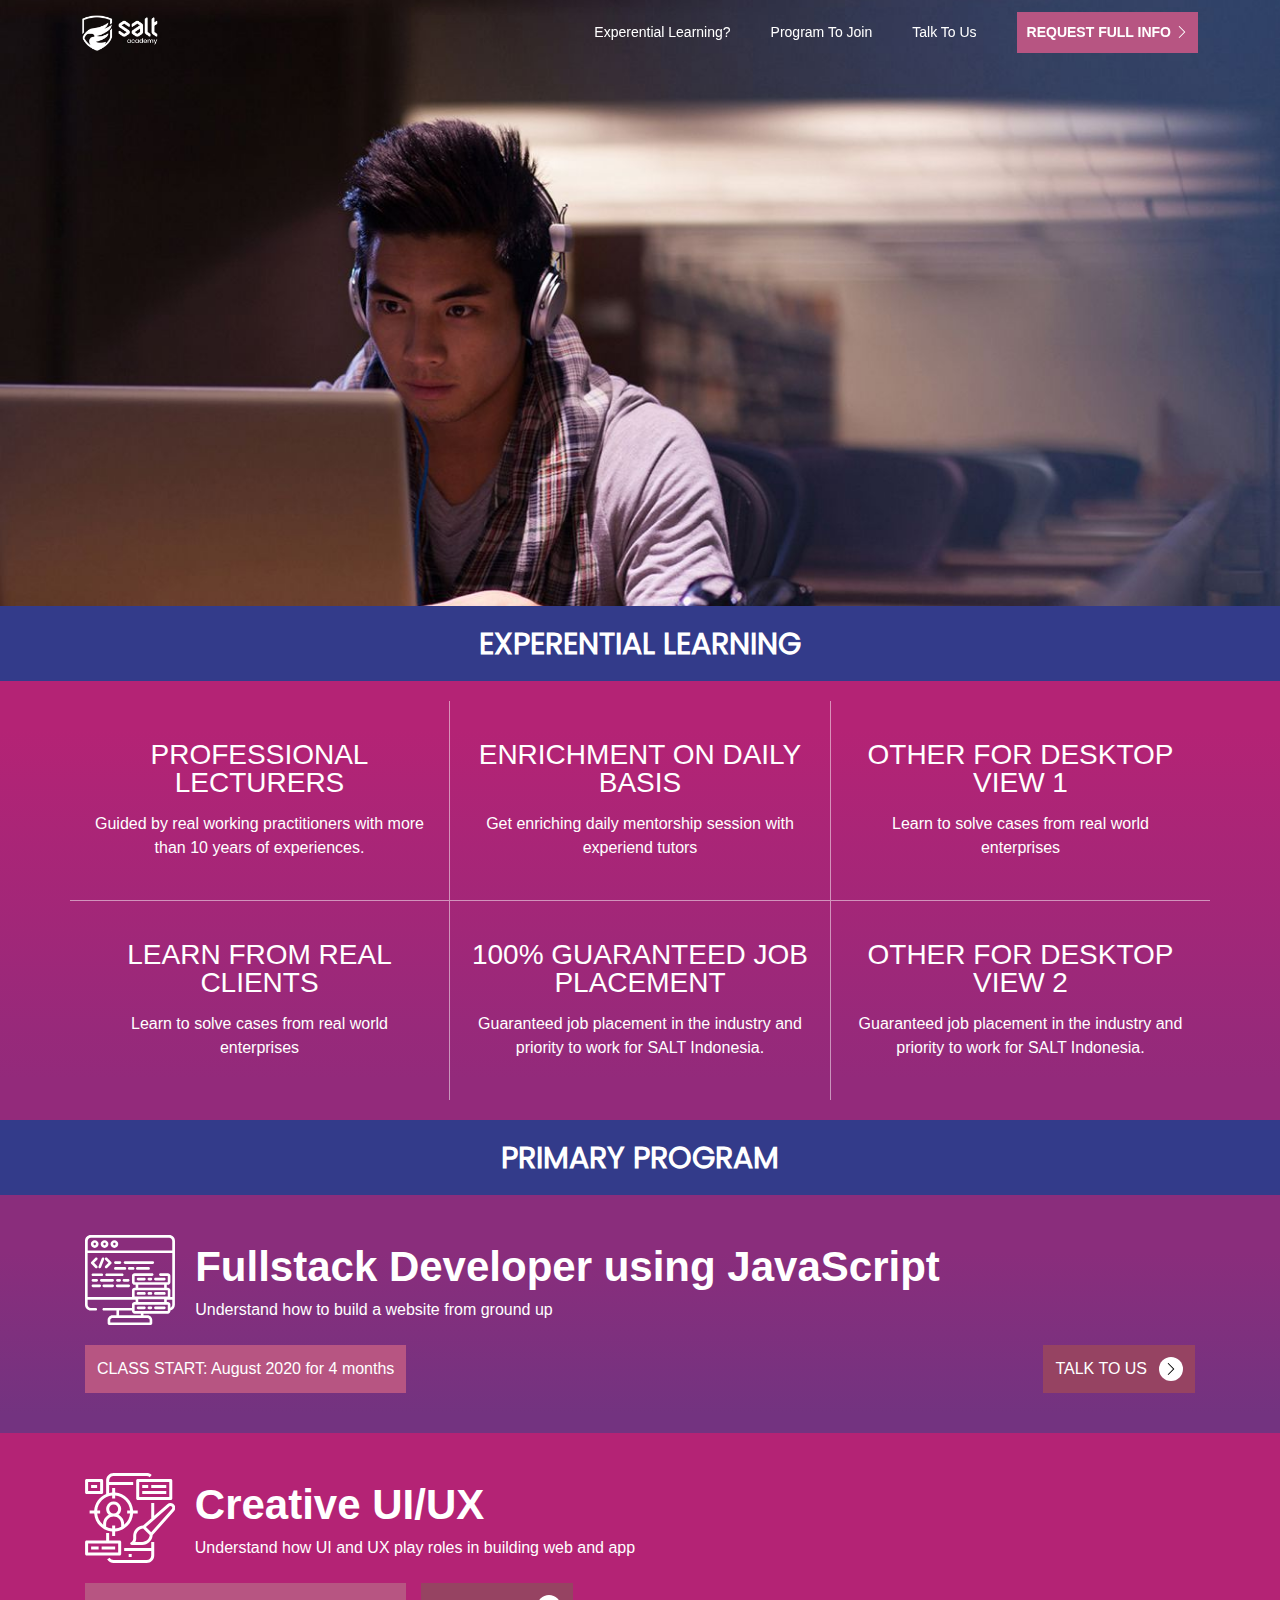
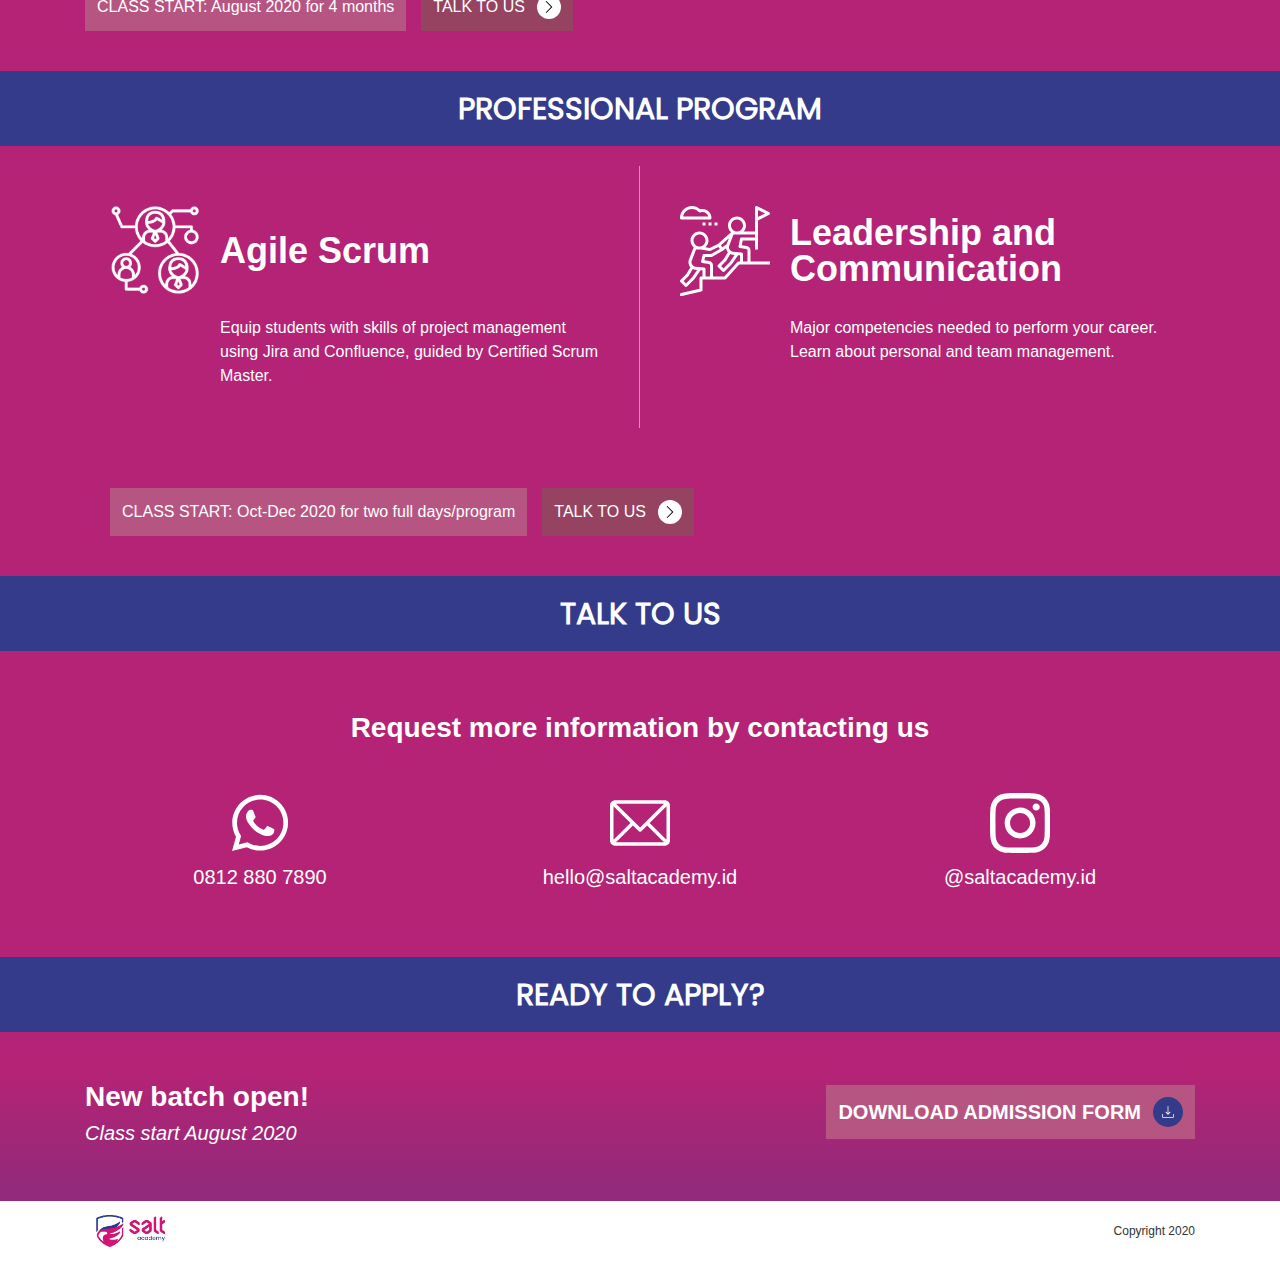
==== commit 6f48d944: "fix style" ====
--- a/index.html
+++ b/index.html
@@ -2,8 +2,11 @@
 <html lang="en">
 
 <head>
+    <title>SALT Academy</title>
     <meta charset="utf-8">
-    <title>SALT Academy</title>
+    <meta name="description" content="Salt academy - Premium Online Guided Learning">
+    <meta name="keywords" content="learning, tutorial, online">
+    <meta name="author" content="Fuad Nizarwan">
     <link rel="icon" href="/assets/img/favicon.ico">
     <meta name="viewport" content="width=device-width, initial-scale=1">
     <!-- Latest compiled and minified CSS -->
@@ -23,35 +26,44 @@
                 <div class="header-wrapper col-12 d-flex justify-content-between">
                     <div class="d-flex justify-content-between header-wrapper-mobile">
                         <div class="header-logo align-self-center">
-                            <img src="/assets/img/salt_logo.png">
-                        </div>
-                        <div id="burger" class="burger align-self-center position-relative" onclick="openBurger()">
-                            <span></span>
-                            <span></span>
-                            <span></span>
-                            <span></span>
+                            <img alt="Logo salt academy white" src="/assets/img/salt_logo.png" onclick="scrollToasd(0)">
+                        </div>
+                        <div class="d-flex">
+                            <div class="request d-flex mr-2 mobile-assets">
+                                <div class="align-self-center">Request Full Info</div>
+                                <img class="align-self-center" src="/assets/img/next.svg">
+                            </div>
+                            <div id="burger" class="burger align-self-center position-relative" onclick="openBurger()">
+                                <span></span>
+                                <span></span>
+                                <span></span>
+                                <span></span>
+                            </div>
                         </div>
                     </div>
                     <div id="headeractive" class="header-action">
                         <div class="header-options" onclick="scrollToasd('learning')">Experential Learning?</div>
                         <div class="header-options" onclick="scrollToasd('program')">Program To Join</div>
                         <div class="header-options" onclick="scrollToasd('talktous')">Talk To Us</div>
+                        <div class="header-options desktop-assets">
+                            <div class="request d-flex">
+                                <div class="align-self-center">Request Full Info</div>
+                                <img class="align-self-center" src="/assets/img/next.svg">
+                            </div>
+                        </div>
                     </div>
                 </div>
             </div>
         </div>
     </header>
     <section class="main-banner position-relative">
-        <div class="banner-info">
-            Premium guided online learning
-        </div>
+        <h1>SALT ACADEMY</h1>
     </section>
     <section class="experential gradient-1" id="learning">
         <div class="section-title">Experential Learning</div>
         <div class="container">
             <div class="row section-content">
-                <div class="col-6 content-box border-right-experential border-bottom-experential">
-                    <img src="/assets/img/teacher.svg">
+                <div class="col-6 col-md-4 content-box border-right-experential border-bottom-experential">
                     <div class="title">
                         PROFESSIONAL LECTURERS
                     </div>
@@ -59,8 +71,7 @@
                         Guided by real working practitioners with more than 10 years of experiences.
                     </div>
                 </div>
-                <div class="col-6 content-box border-bottom-experential">
-                    <img src="/assets/img/daily.svg">
+                <div class="col-6 col-md-4 content-box border-bottom-experential">
                     <div class="title">
                         ENRICHMENT ON DAILY BASIS
                     </div>
@@ -68,8 +79,15 @@
                         Get enriching daily mentorship session with experiend tutors
                     </div>
                 </div>
-                <div class="col-6 content-box border-right-experential">
-                    <img src="/assets/img/seminar.svg">
+                <div class="col-6 col-md-4 content-box border-left-experential border-bottom-experential desktop-assets">
+                    <div class="title">
+                        OTHER FOR DESKTOP VIEW 1
+                    </div>
+                    <div class="content">
+                        Learn to solve cases from real world enterprises
+                    </div>
+                </div>
+                <div class="col-6 col-md-4 content-box border-right-experential">
                     <div class="title">
                         LEARN FROM REAL CLIENTS
                     </div>
@@ -77,10 +95,17 @@
                         Learn to solve cases from real world enterprises
                     </div>
                 </div>
-                <div class="col-6 content-box">
-                    <img src="/assets/img/working.svg">
+                <div class="col-6 col-md-4 content-box">
                     <div class="title">
                         100% GUARANTEED JOB PLACEMENT
+                    </div>
+                    <div class="content">
+                        Guaranteed job placement in the industry and priority to work for SALT Indonesia.
+                    </div>
+                </div>
+                <div class="col-6 col-md-4 content-box border-left-experential desktop-assets">
+                    <div class="title">
+                        OTHER FOR DESKTOP VIEW 2
                     </div>
                     <div class="content">
                         Guaranteed job placement in the industry and priority to work for SALT Indonesia.
@@ -96,16 +121,21 @@
                 <div class="content-box">
                     <div class="d-flex">
                         <div>
-                            <img src="/assets/img/developer.svg">
+                            <img alt="Developer" src="/assets/img/developer.svg">
                         </div>
                         <div>
                             <div class="title">Fullstack Developer using JavaScript</div>
                             <div>Understand how to build a website from ground up</div>
                         </div>
                     </div>
-                    <div class="cta-box d-flex">
+                    <div class="cta-box d-flex justify-content-between">
                         <div class="cta-1">CLASS START: August 2020 for 4 months</div>
-                        <div class="cta-2">TALK TO US</div>
+                        <div class="cta-2 d-flex" onclick="scrollToasd('talktous')">
+                            <div class="align-self-center">TALK TO US</div>
+                            <div class="arrow text-center align-self-center">
+                                <img class="m-0" src="/assets/img/next-black.svg">
+                            </div>
+                        </div>
                     </div>
                 </div>
             </div>
@@ -114,7 +144,7 @@
             <div class="content-box">
                 <div class="d-flex">
                     <div>
-                        <img src="/assets/img/ux.svg">
+                        <img alt="User interface user experience" src="/assets/img/ux.svg">
                     </div>
                     <div>
                         <div class="title">Creative UI/UX</div>
@@ -123,7 +153,12 @@
                 </div>
                 <div class="cta-box d-flex">
                     <div class="cta-1">CLASS START: August 2020 for 4 months</div>
-                    <div class="cta-2">TALK TO US</div>
+                    <div class="cta-2 d-flex justify-content-between" onclick="scrollToasd('talktous')">
+                        <div class="align-self-center">TALK TO US</div>
+                        <div class="arrow text-center align-self-center">
+                            <img class="m-0" src="/assets/img/next-black.svg">
+                        </div>
+                    </div>
                 </div>
             </div>
         </div>
@@ -135,7 +170,7 @@
                 <div class="content-box col-6 border-right-experential">
                     <div class="d-flex">
                         <div>
-                            <img src="/assets/img/developer.svg">
+                            <img alt="Agile Scrum" src="/assets/img/scrum.svg">
                         </div>
                         <div class="info">
                             <div class="d-flex title">
@@ -148,7 +183,7 @@
                 <div class="content-box col-6">
                     <div class="d-flex">
                         <div>
-                            <img src="/assets/img/ux.svg">
+                            <img alt="Leadership" src="/assets/img/leadership.svg">
                         </div>
                         <div>
                             <div class="d-flex title">
@@ -161,7 +196,12 @@
                 <div class="content-box col-12">
                     <div class="cta-box d-flex">
                         <div class="cta-1">CLASS START: Oct-Dec 2020 for two full days/program</div>
-                        <div class="cta-2">TALK TO US</div>
+                        <div class="cta-2 d-flex justify-content-between" onclick="scrollToasd('talktous')">
+                            <div class="align-self-center">TALK TO US</div>
+                            <div class="arrow text-center align-self-center">
+                                <img class="m-0" src="/assets/img/next-black.svg">
+                            </div>
+                        </div>
                     </div>
                 </div>
             </div>
@@ -176,23 +216,29 @@
                 </h3>
                 <div class="row">
                     <div class="col-md-4 text-center">
-                        <img src="/assets/img/whatsapp.svg">
-                        <h5>0812 880 7890</h5>
+                        <a href="https://wa.me/628128807890" target="blank">
+                            <img alt="Whatsapp" src="/assets/img/whatsapp.svg">
+                            <h5>0812 880 7890</h5>
+                        </a>
                     </div>
                     <div class="col-md-4 text-center">
-                        <img src="/assets/img/mail.svg">
-                        <h5>hello@saltacademy.id</h5>
+                        <a href="mailto:hello@saltacademy.id" target="blank">
+                            <img alt="Email" src="/assets/img/mail.svg">
+                            <h5>hello@saltacademy.id</h5>
+                        </a>
                     </div>
                     <div class="col-md-4 text-center">
-                        <img src="/assets/img/instagram.svg">
-                        <h5>@saltacademy.id</h5>
+                        <a href="https://www.instagram.com/saltacademy.id/" target="blank">
+                            <img alt="Instagram" src="/assets/img/instagram.svg">
+                            <h5>@saltacademy.id</h5>
+                        </a>
                     </div>
                 </div>
             </div>
         </div>
     </section>
     <section class="ready">
-        <div class="section-title">Ready To Apply</div>
+        <div class="section-title">Ready To Apply?</div>
         <div class="gradient-1">
             <div class="container section-content">
                 <div class="row pt-5 pb-5">
@@ -203,11 +249,13 @@
                     <div class="col-md-6 d-flex justify-content-end">
                         <h5 class="font-weight-bold text-right align-self-center">
                             <span class="download-button d-flex">
-                            <div class="align-self-center">DOWNLOAD ADMISSION FORM</div>
-                            <div class="download-icon d-flex justify-content-center">
-                                <img src="/assets/img/download.svg" class="align-self-center">
-                            </div>
-                        </span>
+                                <a href="/assets/pdf/dummy.pdf" download class="align-self-center">
+                                    <div>DOWNLOAD ADMISSION FORM</div>
+                                </a>
+                                <div class="download-icon d-flex justify-content-center">
+                                    <img alt="Download"src="/assets/img/download.svg" class="align-self-center">
+                                </div>
+                            </span>
                         </h5>
                     </div>
                 </div>
@@ -217,9 +265,9 @@
     <footer>
         <div class="container">
             <div class="row">
-                <div class="header-wrapper col-12 d-flex justify-content-between">
+                <div class="col-12 d-flex justify-content-between">
                     <div>
-                        <img src="/assets/img/salt_logo_2.png">
+                        <img alt="Logo salt academy" src="/assets/img/salt_logo_2.png">
                     </div>
                     <div class="align-self-center">
                         Copyright 2020
--- a/main.css
+++ b/main.css
@@ -1,5 +1,10 @@
 * {
     font-family: Arial, Helvetica, sans-serif;
+}
+
+@font-face {
+    font-family: poppins-regular;
+    src: url(/assets/fonts/poppins/Poppins-Regular.otf);
 }
 
 body,
@@ -10,6 +15,16 @@
     color: #FFFFFF;
 }
 
+a {
+    color: unset!important;
+    text-decoration: none!important;
+}
+
+h1 {
+    position: fixed;
+    visibility: hidden;
+}
+
 section {
     background-color: #B42375;
 }
@@ -20,7 +35,11 @@
     z-index: 10;
 }
 
-.header-scrolled, .header-scrolled .header-wrapper-mobile {
+.mobile-assets {
+    display: none!important;
+}
+
+.header-scrolled {
     background-color: #495097;
     transition: all ease-out 0.3s;
     -moz-transition: all ease-out 0.3s;
@@ -41,10 +60,30 @@
 .header-logo img {
     height: 36px;
     width: auto;
+    cursor: pointer;
 }
 
 .header-action {
     display: flex;
+}
+
+.header-options:last-child {
+    margin-right: 0;
+}
+
+.request {
+    margin-right: 0;
+    background-color: #B75582;
+    padding: 10px;
+    text-transform: uppercase;
+    font-weight: bold;
+}
+
+.request img {
+    height: 12px;
+    width: auto;
+    margin-top: -2px;
+    margin-left: 5px;
 }
 
 .header-options {
@@ -54,12 +93,8 @@
     font-size: 14px;
 }
 
-.header-options:last-child {
-    margin-right: 0;
-}
-
 .header-options:hover {
-    color: #FFFFFF90;
+    opacity: 0.8;
 }
 
 .burger {
@@ -138,30 +173,20 @@
 }
 
 .main-banner {
-    height: 100%;
+    min-height: 60%;
+    height: calc( 100% - 294px);
     background-image: url(/assets/img/banner.jpg);
     background-size: cover;
     background-position: center;
     padding-top: 76px;
 }
 
-.banner-info {
-    position: absolute;
-    width: 40%;
-    right: 0;
-    top: 50%;
-    transform: translateY(-50%);
-    color: #333BBA;
-    font-size: 60px;
-    font-weight: bold;
-    line-height: 60px;
-}
-
 .section-title {
-    font-size: 36px;
+    font-family: poppins-regular;
+    font-size: 30px;
     font-weight: bold;
     text-align: center;
-    padding: 20px;
+    padding: 15px;
     text-transform: uppercase;
     background-color: #333B8A;
 }
@@ -196,6 +221,10 @@
     border-bottom: solid 1px #FFFFFF80;
 }
 
+.border-left-experential {
+    border-left: solid 1px #FFFFFF80;
+}
+
 .primary-program .content-box {
     padding: 40px 0;
 }
@@ -218,6 +247,24 @@
 .primary-program .cta-box .cta-2 {
     padding: 12px;
     background-color: #964362;
+    cursor: pointer;
+    min-width: 120px;
+}
+
+.primary-program .cta-box .cta-2 .arrow {
+    width: 24px;
+    height: 24px;
+    border-radius: 50%;
+    display: flex;
+    justify-content: center;
+    margin-left: 12px;
+    background-color: #FFFFFF;
+}
+
+.primary-program .cta-box .cta-2 .arrow img {
+    width: 12px;
+    height: auto;
+    align-self: center;
 }
 
 .primary-program .content-box .title {
@@ -285,15 +332,16 @@
 }
 
 footer img {
-    height: 36px;
+    height: 60px;
     width: auto;
 }
 
 .gradient-1 {
-    background-image: linear-gradient(0deg,#932A7B 8%,#B42375 76%);
-}
+    background-image: linear-gradient(0deg, #932A7B 8%, #B42375 76%);
+}
+
 .gradient-2 {
-    background-image: linear-gradient(0deg,#733380 8%,#8A2D7C 76%);
+    background-image: linear-gradient(0deg, #733380 8%, #8A2D7C 76%);
 }
 
 @media screen and (max-width: 1023px) {
@@ -311,6 +359,12 @@
     }
     .burger {
         display: block;
+    }
+    .desktop-assets {
+        display: none!important;
+    }
+    .mobile-assets {
+        display: flex!important;
     }
     .header-wrapper {
         padding: 0;
@@ -320,7 +374,14 @@
         padding: 12px;
         z-index: 10;
     }
+    .header-scrolled .header-wrapper-mobile {
+        background-color: #495097;
+        transition: all ease-out 0.3s;
+        -moz-transition: all ease-out 0.3s;
+        -webkit-transition: all ease-out 0.3s;
+    }
     .header-action {
+        font-family: poppins-regular;
         position: fixed;
         text-align: center;
         width: 100%;
@@ -337,7 +398,7 @@
         -o-transition: .5s ease-in-out;
         transition: .5s ease-in-out;
     }
-    .header-options{
+    .header-options {
         padding: 20px;
         font-size: 16px;
         text-transform: uppercase;
@@ -364,15 +425,13 @@
         -o-transition: .5s ease-in-out;
         transition: .5s ease-in-out;
     }
+    .request {
+        font-size: 12px;
+        padding: 8px;
+    }
     .main-banner {
         height: 40%;
         padding-top: 60px;
-    }
-    .banner-info {
-        width: 50%;
-        top: 60%;
-        font-size: 20px;
-        line-height: 24px;
     }
     .section-title {
         font-size: 18px;
@@ -415,6 +474,7 @@
     .primary-program .cta-box .cta-2 {
         padding: 8px;
         font-size: 11px;
+        max-width: 115px;
     }
     .professional-program .content-box {
         padding: 15px;
@@ -430,15 +490,6 @@
     .primary-program img {
         height: 30px;
     }
-    .professional-program .cta-box .cta-1 {
-        margin: 0;
-        font-size: 10px;
-        padding: 6px;
-    }
-    .professional-program .cta-box .cta-2 {
-        font-size: 10px;
-        padding: 6px;
-    }
     .talk-us .col-md-4 {
         margin-bottom: 12px;
     }
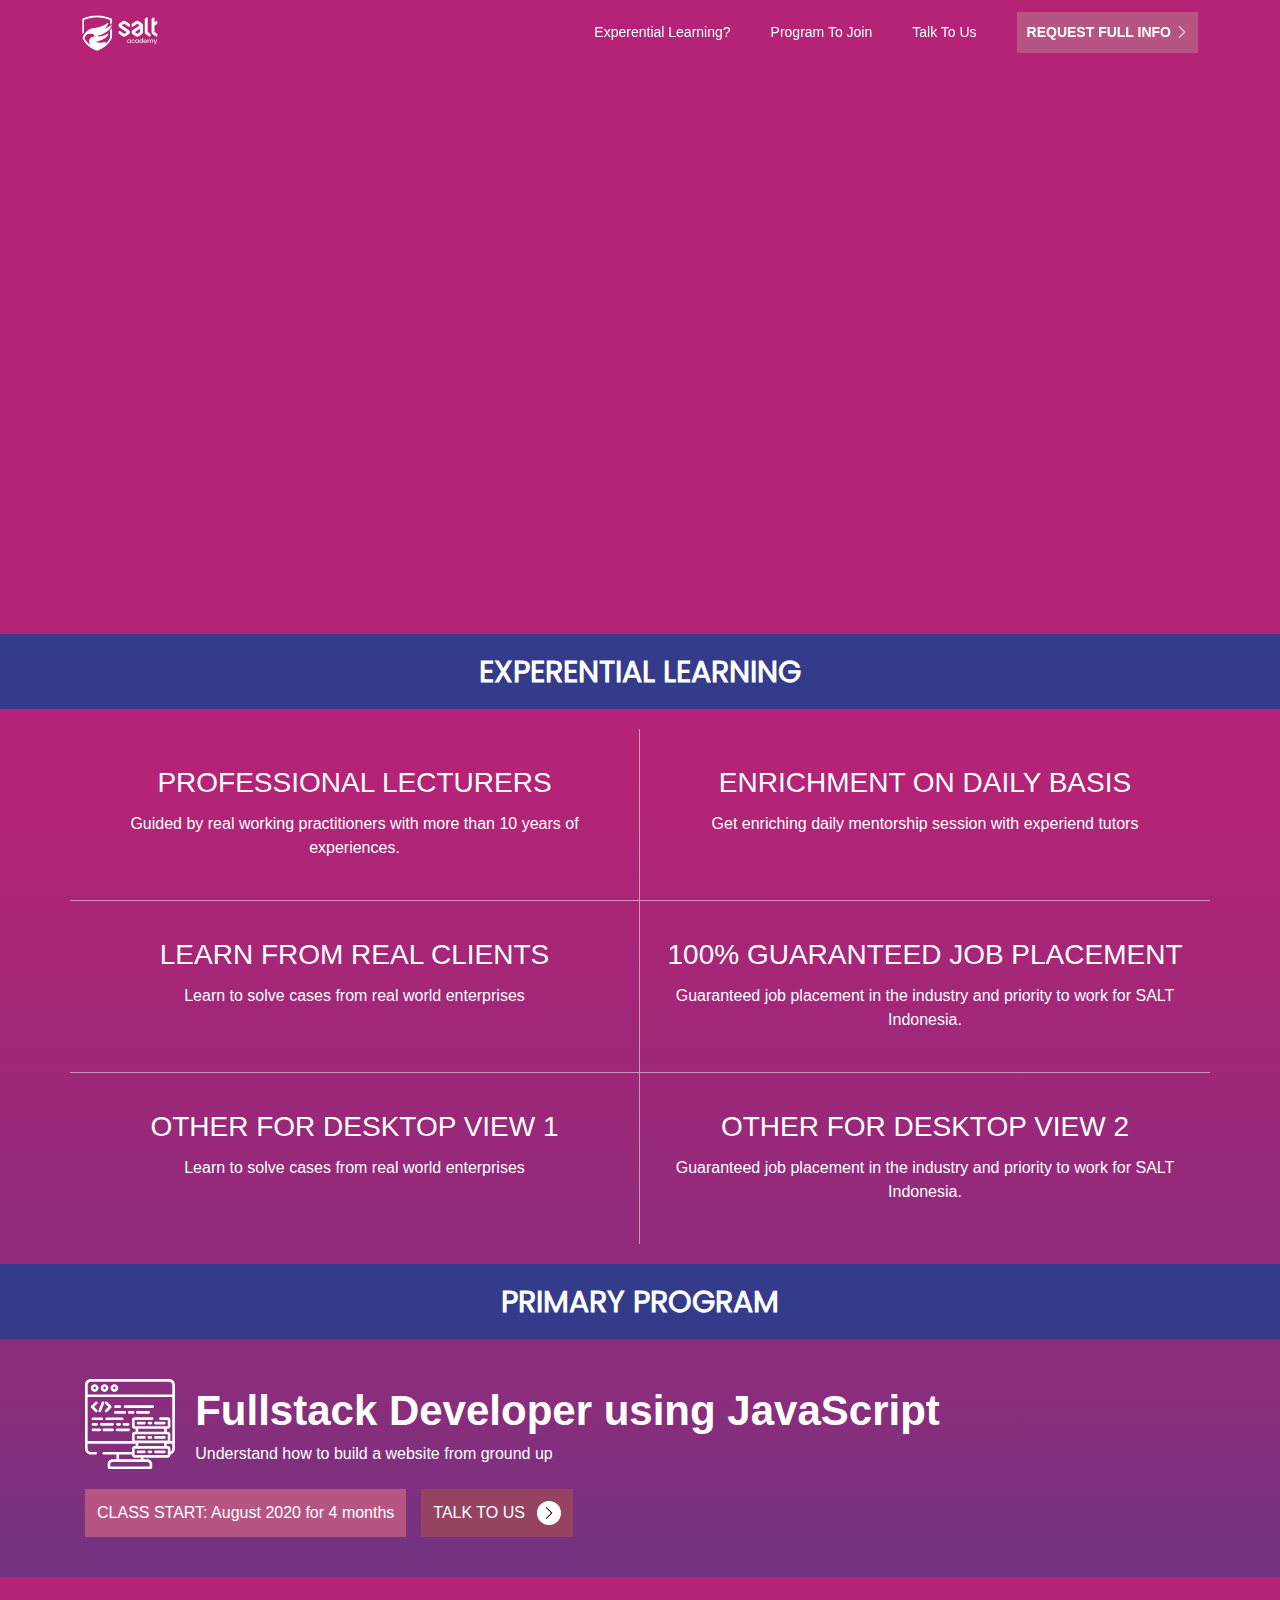
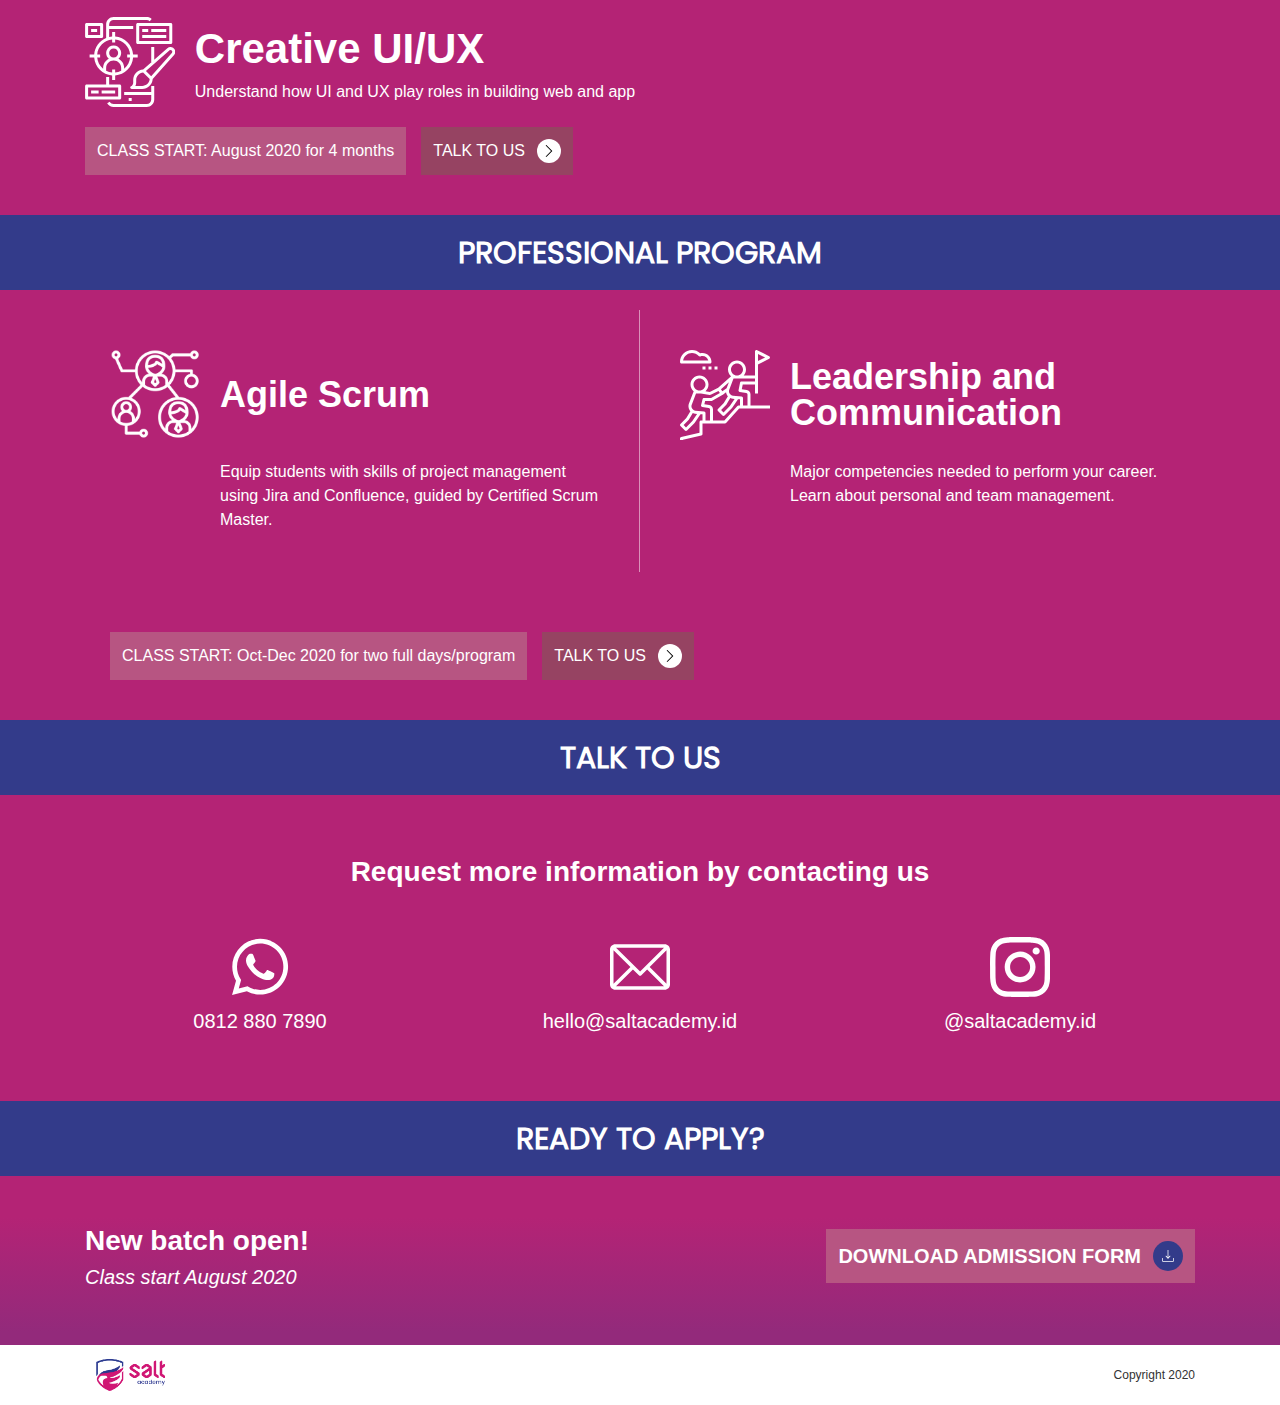
==== commit 9d976962: "fix banner" ====
--- a/index.html
+++ b/index.html
@@ -63,7 +63,7 @@
         <div class="section-title">Experential Learning</div>
         <div class="container">
             <div class="row section-content">
-                <div class="col-6 col-md-4 content-box border-right-experential border-bottom-experential">
+                <div class="col-6 content-box border-right-experential border-bottom-experential">
                     <div class="title">
                         PROFESSIONAL LECTURERS
                     </div>
@@ -71,7 +71,7 @@
                         Guided by real working practitioners with more than 10 years of experiences.
                     </div>
                 </div>
-                <div class="col-6 col-md-4 content-box border-bottom-experential">
+                <div class="col-6 content-box border-bottom-experential">
                     <div class="title">
                         ENRICHMENT ON DAILY BASIS
                     </div>
@@ -79,7 +79,23 @@
                         Get enriching daily mentorship session with experiend tutors
                     </div>
                 </div>
-                <div class="col-6 col-md-4 content-box border-left-experential border-bottom-experential desktop-assets">
+                <div class="col-6 content-box border-right-experential">
+                    <div class="title">
+                        LEARN FROM REAL CLIENTS
+                    </div>
+                    <div class="content">
+                        Learn to solve cases from real world enterprises
+                    </div>
+                </div>
+                <div class="col-6 content-box">
+                    <div class="title">
+                        100% GUARANTEED JOB PLACEMENT
+                    </div>
+                    <div class="content">
+                        Guaranteed job placement in the industry and priority to work for SALT Indonesia.
+                    </div>
+                </div>
+                <div class="col-6 content-box border-top-experential border-right-experential desktop-assets">
                     <div class="title">
                         OTHER FOR DESKTOP VIEW 1
                     </div>
@@ -87,23 +103,7 @@
                         Learn to solve cases from real world enterprises
                     </div>
                 </div>
-                <div class="col-6 col-md-4 content-box border-right-experential">
-                    <div class="title">
-                        LEARN FROM REAL CLIENTS
-                    </div>
-                    <div class="content">
-                        Learn to solve cases from real world enterprises
-                    </div>
-                </div>
-                <div class="col-6 col-md-4 content-box">
-                    <div class="title">
-                        100% GUARANTEED JOB PLACEMENT
-                    </div>
-                    <div class="content">
-                        Guaranteed job placement in the industry and priority to work for SALT Indonesia.
-                    </div>
-                </div>
-                <div class="col-6 col-md-4 content-box border-left-experential desktop-assets">
+                <div class="col-6 content-box border-top-experential desktop-assets">
                     <div class="title">
                         OTHER FOR DESKTOP VIEW 2
                     </div>
@@ -128,7 +128,7 @@
                             <div>Understand how to build a website from ground up</div>
                         </div>
                     </div>
-                    <div class="cta-box d-flex justify-content-between">
+                    <div class="cta-box d-flex">
                         <div class="cta-1">CLASS START: August 2020 for 4 months</div>
                         <div class="cta-2 d-flex" onclick="scrollToasd('talktous')">
                             <div class="align-self-center">TALK TO US</div>
--- a/main.css
+++ b/main.css
@@ -173,12 +173,12 @@
 }
 
 .main-banner {
-    min-height: 60%;
-    height: calc( 100% - 294px);
-    background-image: url(/assets/img/banner.jpg);
+    min-height: 40%;
+    height: calc( 100% - 266px);
+    background-image: url(/assets/img/banner.png);
     background-size: cover;
     background-position: center;
-    padding-top: 76px;
+    padding-top: 60px;
 }
 
 .section-title {
@@ -221,8 +221,8 @@
     border-bottom: solid 1px #FFFFFF80;
 }
 
-.border-left-experential {
-    border-left: solid 1px #FFFFFF80;
+.border-top-experential {
+    border-top: solid 1px #FFFFFF80;
 }
 
 .primary-program .content-box {
@@ -431,7 +431,6 @@
     }
     .main-banner {
         height: 40%;
-        padding-top: 60px;
     }
     .section-title {
         font-size: 18px;
